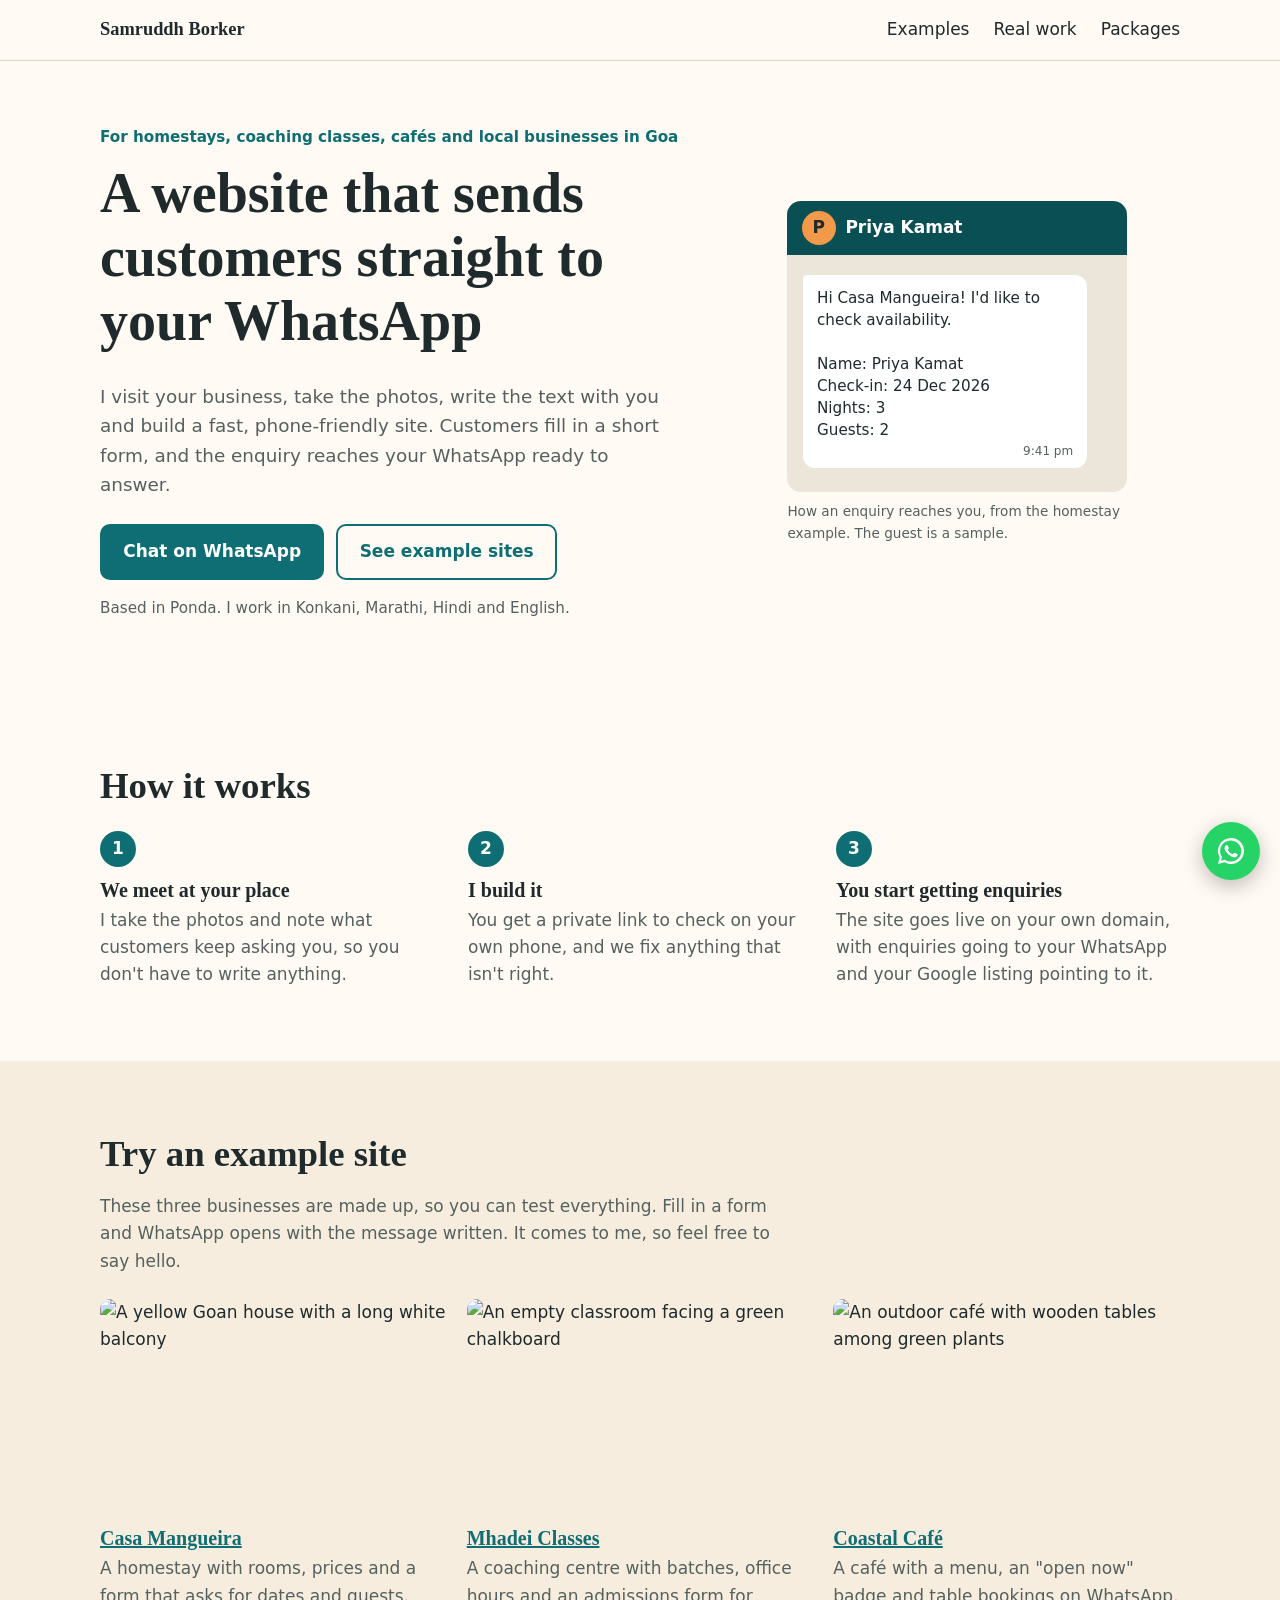
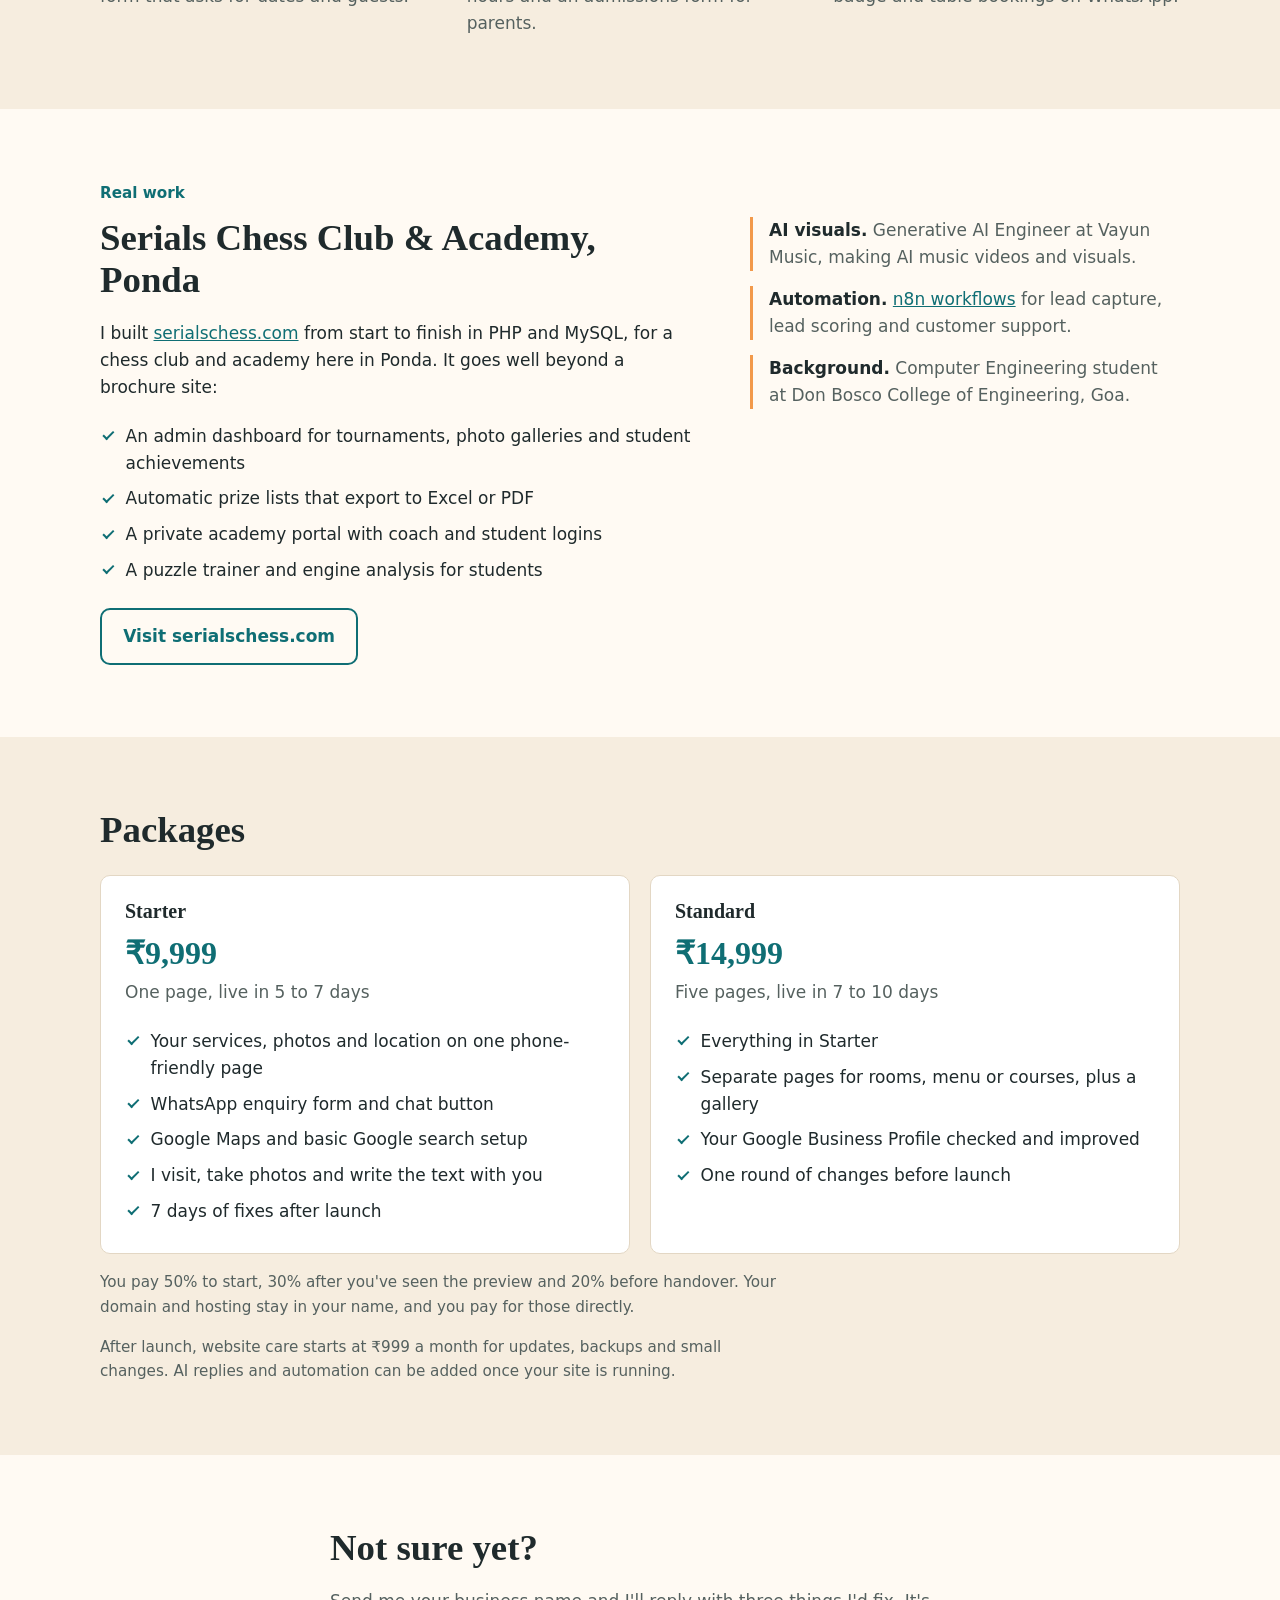
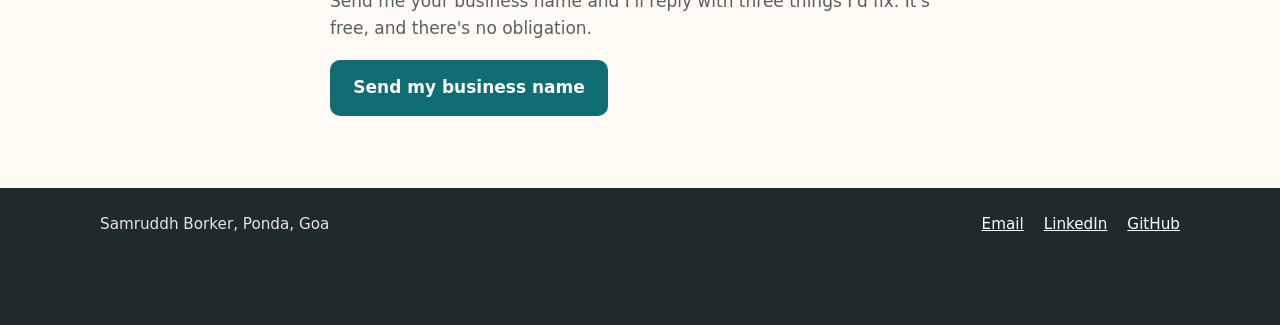
==== index.html @ 03f2f814 "Portfolio site and example business websites Plain HTML and CSS portfolio page, plus three fictional" ====
<!doctype html>
<html lang="en-IN">
<head>
  <meta charset="utf-8">
  <meta name="viewport" content="width=device-width, initial-scale=1">

  <title>Samruddh Borker | Websites for Goa businesses</title>
  <meta name="description" content="Fast, phone-friendly websites for homestays, coaching classes, cafés and local businesses in Goa, with enquiries that arrive straight in WhatsApp. Based in Ponda.">
  <link rel="canonical" href="https://samruddhborker.github.io/">
  <meta name="theme-color" content="#0f6e74">

  <meta property="og:type" content="website">
  <meta property="og:site_name" content="Samruddh Borker">
  <meta property="og:title" content="A website that sends customers straight to your WhatsApp">
  <meta property="og:description" content="Websites for Goa businesses, built in person from Ponda. See three example sites and try the enquiry form.">
  <meta property="og:url" content="https://samruddhborker.github.io/">
  <meta property="og:image" content="https://samruddhborker.github.io/img/og-image.png">
  <meta property="og:image:width" content="1200">
  <meta property="og:image:height" content="630">
  <meta property="og:locale" content="en_IN">
  <meta name="twitter:card" content="summary_large_image">

  <link rel="icon" href="img/favicon.svg" type="image/svg+xml">
  <link rel="stylesheet" href="css/site.css">

  <script type="application/ld+json">
  {
    "@context": "https://schema.org",
    "@type": "ProfessionalService",
    "name": "Samruddh Borker",
    "description": "Websites with WhatsApp enquiry forms for small businesses in Goa.",
    "url": "https://samruddhborker.github.io/",
    "telephone": "+910000000000",
    "email": "samruddhborker14@gmail.com",
    "areaServed": "Goa",
    "address": { "@type": "PostalAddress", "addressLocality": "Ponda", "addressRegion": "Goa", "addressCountry": "IN" },
    "sameAs": ["https://github.com/SamruddhBorker", "https://www.linkedin.com/in/samruddh-borker-8602293aa"]
  }
  </script>
</head>
<body>
  <a class="skip-link" href="#main">Skip to content</a>

  <header class="top">
    <div class="wrap top-inner">
      <a class="name" href="#main">Samruddh Borker</a>
      <nav aria-label="Main">
        <ul class="top-links" role="list">
          <li><a href="#examples">Examples</a></li>
          <li><a href="#work">Real work</a></li>
          <li><a href="#packages">Packages</a></li>
        </ul>
      </nav>
    </div>
  </header>

  <main id="main">
    <section class="intro">
      <div class="wrap intro-inner">
        <div>
          <p class="kicker">For homestays, coaching classes, cafés and local businesses in Goa</p>
          <h1>A website that sends customers straight to your WhatsApp</h1>
          <p class="lead">I visit your business, take the photos, write the text with you and build a fast, phone-friendly site. Customers fill in a short form, and the enquiry reaches your WhatsApp ready to answer.</p>
          <div class="actions">
            <a class="btn" href="https://wa.me/910000000000?text=Hi%20Samruddh%2C%20I%20saw%20your%20website.%20I%27d%20like%20to%20know%20more%20about%20a%20website%20for%20my%20business." target="_blank" rel="noopener">Chat on WhatsApp</a>
            <a class="btn btn-quiet" href="#examples">See example sites</a>
          </div>
          <p class="local">Based in Ponda. I work in Konkani, Marathi, Hindi and English.</p>
        </div>

        <figure class="chat">
          <div class="chat-head" aria-hidden="true"><span class="chat-avatar">P</span> Priya Kamat</div>
          <div class="chat-body">
            <p class="bubble">Hi Casa Mangueira! I'd like to check availability.<br><br>Name: Priya Kamat<br>Check-in: 24 Dec 2026<br>Nights: 3<br>Guests: 2<span class="bubble-time">9:41 pm</span></p>
          </div>
          <figcaption>How an enquiry reaches you, from the homestay example. The guest is a sample.</figcaption>
        </figure>
      </div>
    </section>

    <section class="section" aria-labelledby="how-title">
      <div class="wrap">
        <h2 id="how-title">How it works</h2>
        <ol class="steps" role="list">
          <li>
            <h3>We meet at your place</h3>
            <p>I take the photos and note what customers keep asking you, so you don't have to write anything.</p>
          </li>
          <li>
            <h3>I build it</h3>
            <p>You get a private link to check on your own phone, and we fix anything that isn't right.</p>
          </li>
          <li>
            <h3>You start getting enquiries</h3>
            <p>The site goes live on your own domain, with enquiries going to your WhatsApp and your Google listing pointing to it.</p>
          </li>
        </ol>
      </div>
    </section>

    <section class="section section-alt" id="examples" aria-labelledby="examples-title">
      <div class="wrap">
        <h2 id="examples-title">Try an example site</h2>
        <p class="section-lead">These three businesses are made up, so you can test everything. Fill in a form and WhatsApp opens with the message written. It comes to me, so feel free to say hello.</p>
        <ul class="examples" role="list">
          <li>
            <img src="https://images.pexels.com/photos/15266233/pexels-photo-15266233.jpeg?auto=compress&amp;cs=tinysrgb&amp;w=640" alt="A yellow Goan house with a long white balcony" width="640" height="400" loading="lazy">
            <h3><a href="demos/homestay/">Casa Mangueira</a></h3>
            <p>A homestay with rooms, prices and a form that asks for dates and guests.</p>
          </li>
          <li>
            <img src="https://images.pexels.com/photos/36650154/pexels-photo-36650154.jpeg?auto=compress&amp;cs=tinysrgb&amp;w=640" alt="An empty classroom facing a green chalkboard" width="640" height="400" loading="lazy">
            <h3><a href="demos/academy/">Mhadei Classes</a></h3>
            <p>A coaching centre with batches, office hours and an admissions form for parents.</p>
          </li>
          <li>
            <img src="https://images.pexels.com/photos/14333989/pexels-photo-14333989.jpeg?auto=compress&amp;cs=tinysrgb&amp;w=640" alt="An outdoor café with wooden tables among green plants" width="640" height="400" loading="lazy">
            <h3><a href="demos/cafe/">Coastal Café</a></h3>
            <p>A café with a menu, an "open now" badge and table bookings on WhatsApp.</p>
          </li>
        </ul>
      </div>
    </section>

    <section class="section" id="work" aria-labelledby="work-title">
      <div class="wrap work">
        <div>
          <p class="kicker">Real work</p>
          <h2 id="work-title">Serials Chess Club &amp; Academy, Ponda</h2>
          <p>I built <a href="https://serialschess.com" target="_blank" rel="noopener">serialschess.com</a> from start to finish in PHP and MySQL, for a chess club and academy here in Ponda. It goes well beyond a brochure site:</p>
          <ul class="ticks" role="list">
            <li>An admin dashboard for tournaments, photo galleries and student achievements</li>
            <li>Automatic prize lists that export to Excel or PDF</li>
            <li>A private academy portal with coach and student logins</li>
            <li>A puzzle trainer and engine analysis for students</li>
          </ul>
          <a class="btn btn-quiet" href="https://serialschess.com" target="_blank" rel="noopener">Visit serialschess.com</a>
        </div>
        <ul class="also" role="list" aria-label="Other work">
          <li><strong>AI visuals.</strong> Generative AI Engineer at Vayun Music, making AI music videos and visuals.</li>
          <li><strong>Automation.</strong> <a href="https://github.com/SamruddhBorker/n8n-automation-workflows" target="_blank" rel="noopener">n8n workflows</a> for lead capture, lead scoring and customer support.</li>
          <li><strong>Background.</strong> Computer Engineering student at Don Bosco College of Engineering, Goa.</li>
        </ul>
      </div>
    </section>

    <section class="section section-alt" id="packages" aria-labelledby="packages-title">
      <div class="wrap">
        <h2 id="packages-title">Packages</h2>
        <div class="plans">
          <article class="plan">
            <h3>Starter</h3>
            <p class="plan-price">₹9,999</p>
            <p class="plan-time">One page, live in 5 to 7 days</p>
            <ul class="ticks" role="list">
              <li>Your services, photos and location on one phone-friendly page</li>
              <li>WhatsApp enquiry form and chat button</li>
              <li>Google Maps and basic Google search setup</li>
              <li>I visit, take photos and write the text with you</li>
              <li>7 days of fixes after launch</li>
            </ul>
          </article>
          <article class="plan">
            <h3>Standard</h3>
            <p class="plan-price">₹14,999</p>
            <p class="plan-time">Five pages, live in 7 to 10 days</p>
            <ul class="ticks" role="list">
              <li>Everything in Starter</li>
              <li>Separate pages for rooms, menu or courses, plus a gallery</li>
              <li>Your Google Business Profile checked and improved</li>
              <li>One round of changes before launch</li>
            </ul>
          </article>
        </div>
        <p class="fine">You pay 50% to start, 30% after you've seen the preview and 20% before handover. Your domain and hosting stay in your name, and you pay for those directly.</p>
        <p class="fine">After launch, website care starts at ₹999 a month for updates, backups and small changes. AI replies and automation can be added once your site is running.</p>
      </div>
    </section>

    <section class="section end" aria-labelledby="end-title">
      <div class="wrap narrow">
        <h2 id="end-title">Not sure yet?</h2>
        <p>Send me your business name and I'll reply with three things I'd fix. It's free, and there's no obligation.</p>
        <a class="btn" href="https://wa.me/910000000000?text=Hi%20Samruddh%2C%20please%20take%20a%20look%20at%20my%20business%3A%20" target="_blank" rel="noopener">Send my business name</a>
      </div>
    </section>
  </main>

  <footer class="foot">
    <div class="wrap foot-inner">
      <p>Samruddh Borker, Ponda, Goa</p>
      <ul class="foot-links" role="list">
        <li><a href="mailto:samruddhborker14@gmail.com">Email</a></li>
        <li><a href="https://www.linkedin.com/in/samruddh-borker-8602293aa" rel="noopener">LinkedIn</a></li>
        <li><a href="https://github.com/SamruddhBorker" rel="noopener">GitHub</a></li>
      </ul>
    </div>
  </footer>

  <a class="whatsapp-fab" href="https://wa.me/910000000000?text=Hi%20Samruddh%2C%20I%20saw%20your%20website.%20I%27d%20like%20to%20know%20more%20about%20a%20website%20for%20my%20business." target="_blank" rel="noopener" aria-label="Chat with me on WhatsApp (opens in a new tab)">
    <svg viewBox="0 0 32 32" aria-hidden="true"><path fill="currentColor" d="M16 3a13 13 0 00-11.2 19.6L3 29l6.6-1.7A13 13 0 1016 3zm0 23.6c-2 0-4-.6-5.7-1.6l-.4-.2-3.9 1 1-3.8-.3-.4A10.6 10.6 0 1116 26.6zm5.8-7.9c-.3-.2-1.9-1-2.2-1s-.5-.2-.7.2-.8 1-1 1.2-.4.2-.7 0a8.7 8.7 0 01-4.3-3.8c-.3-.6.3-.5.9-1.7.1-.2 0-.4 0-.5l-1-2.4c-.3-.6-.5-.5-.7-.5h-.6a1.2 1.2 0 00-.9.4 3.6 3.6 0 00-1.1 2.7 6.3 6.3 0 001.3 3.3 14.4 14.4 0 005.5 4.9c2 .9 2.9 1 3.9.8a3.3 3.3 0 002.2-1.5 2.7 2.7 0 00.2-1.5c-.1-.2-.3-.3-.6-.4z"/></svg>
  </a>
</body>
</html>
---- css/site.css ----
/* Portfolio page. Mobile first, no web fonts, no JavaScript. */
:root {
  --color-ink: #1f2a2c;
  --color-muted: #55615f;
  --color-primary: #0f6e74;
  --color-primary-dark: #0a4f54;
  --color-accent: #f2994a;
  --color-bg: #fffaf3;
  --color-bg-alt: #f6eddf;
  --color-surface: #ffffff;
  --color-line: #e3d7c4;
  --color-whatsapp: #25d366;
  --color-chat: #ece5da;

  --font-body: system-ui, -apple-system, "Segoe UI", Roboto, "Noto Sans", sans-serif;
  --font-heading: Georgia, "Times New Roman", serif;

  --radius: 10px;
  --wrap: 1080px;
}

*, *::before, *::after { box-sizing: border-box; }
html { scroll-behavior: smooth; scroll-padding-top: 16px; }
body {
  margin: 0;
  font-family: var(--font-body);
  font-size: 1.0625rem;
  line-height: 1.6;
  color: var(--color-ink);
  background: var(--color-bg);
  -webkit-text-size-adjust: 100%;
}
img, svg { display: block; max-width: 100%; height: auto; }
h1, h2, h3 { font-family: var(--font-heading); line-height: 1.15; margin: 0 0 .5em; }
h1 { font-size: clamp(2.2rem, 7vw, 3.5rem); }
h2 { font-size: clamp(1.7rem, 4.5vw, 2.3rem); }
h3 { font-size: 1.25rem; }
p { margin: 0 0 1em; }
a { color: var(--color-primary); }
a:hover { color: var(--color-primary-dark); }
:focus-visible { outline: 3px solid var(--color-accent); outline-offset: 2px; border-radius: 4px; }

.wrap { width: min(100% - 32px, var(--wrap)); margin-inline: auto; }
.narrow { max-width: 620px; }
.skip-link {
  position: absolute; left: 16px; top: -100px; z-index: 100;
  background: var(--color-primary); color: #fff; padding: .6em 1em; border-radius: 8px;
}
.skip-link:focus { top: 12px; color: #fff; }

/* Buttons */
.btn {
  display: inline-block; padding: .75em 1.25em; border-radius: var(--radius);
  border: 2px solid var(--color-primary); background: var(--color-primary);
  color: #fff; font-weight: 600; text-decoration: none; text-align: center;
}
.btn:hover { background: var(--color-primary-dark); border-color: var(--color-primary-dark); color: #fff; }
.btn-quiet { background: transparent; color: var(--color-primary); }
.btn-quiet:hover { background: var(--color-primary); border-color: var(--color-primary); color: #fff; }
.actions { display: flex; flex-wrap: wrap; gap: .75rem; margin: 1.5rem 0 1rem; }
.actions .btn { flex: 1 1 auto; }

/* Header */
.top { border-bottom: 1px solid var(--color-line); }
.top-inner { display: flex; align-items: center; justify-content: space-between; gap: 1rem; min-height: 60px; }
.name { font-family: var(--font-heading); font-size: 1.15rem; font-weight: 700; color: var(--color-ink); text-decoration: none; }
.top-links { display: none; list-style: none; margin: 0; padding: 0; gap: 1.5rem; }
.top-links a { color: var(--color-ink); text-decoration: none; font-weight: 500; }
.top-links a:hover { color: var(--color-primary); text-decoration: underline; }

/* Intro */
.intro { padding: 2rem 0 3rem; }
.intro-inner { display: grid; gap: 2.5rem; }
.kicker { margin-bottom: .75em; font-size: .95rem; font-weight: 600; color: var(--color-primary); }
.lead { font-size: 1.15rem; color: var(--color-muted); }
.local { margin: 0; color: var(--color-muted); font-size: .95rem; }

/* The enquiry as it arrives */
.chat { margin: 0 auto; width: 100%; max-width: 340px; }
.chat-head {
  display: flex; align-items: center; gap: .6rem; padding: .65rem .9rem;
  border-radius: 14px 14px 0 0; background: var(--color-primary-dark); color: #fff; font-weight: 600;
}
.chat-avatar {
  display: grid; place-items: center; width: 34px; height: 34px; border-radius: 50%;
  background: var(--color-accent); color: var(--color-ink); font-weight: 700;
}
.chat-body { padding: 1.25rem 1rem 1.5rem; border-radius: 0 0 14px 14px; background: var(--color-chat); }
.bubble {
  margin: 0; padding: .7rem .85rem .45rem; max-width: 92%;
  border-radius: 4px 12px 12px 12px; background: var(--color-surface);
  font-size: .95rem; line-height: 1.45;
}
.bubble-time { display: block; margin-top: .15rem; text-align: right; font-size: .75rem; color: var(--color-muted); }
.chat figcaption { margin-top: .6rem; font-size: .85rem; color: var(--color-muted); }

/* Sections */
.section { padding: 3rem 0; }
.section-alt { background: var(--color-bg-alt); }
.section-lead { max-width: 62ch; color: var(--color-muted); }

/* Steps */
.steps { list-style: none; margin: 1.5rem 0 0; padding: 0; display: grid; gap: 1.5rem; counter-reset: step; }
.steps li { position: relative; padding-left: 3.25rem; counter-increment: step; }
.steps li::before {
  content: counter(step); position: absolute; left: 0; top: 0;
  display: grid; place-items: center; width: 2.25rem; height: 2.25rem; border-radius: 50%;
  background: var(--color-primary); color: #fff; font-weight: 700;
}
.steps h3 { margin-bottom: .25em; }
.steps p { margin: 0; color: var(--color-muted); }

/* Examples */
.examples { list-style: none; margin: 1.5rem 0 0; padding: 0; display: grid; gap: 1.75rem; }
.examples img { width: 100%; aspect-ratio: 8 / 5; object-fit: cover; border-radius: var(--radius); margin-bottom: .75rem; }
.examples h3 { margin-bottom: .25em; }
.examples p { margin: 0; color: var(--color-muted); }

/* Real work */
.work { display: grid; gap: 2rem; }
.ticks { list-style: none; margin: 0 0 1.25rem; padding: 0; }
.ticks li { position: relative; padding: .25em 0 .25em 1.6rem; }
.ticks li::before {
  content: ""; position: absolute; left: .2rem; top: .75em;
  width: .7rem; height: .4rem; border-left: 2px solid var(--color-primary); border-bottom: 2px solid var(--color-primary);
  transform: rotate(-45deg);
}
.also { list-style: none; margin: 0; padding: 0; display: grid; gap: .9rem; align-content: start; }
.also li { padding-left: 1rem; border-left: 3px solid var(--color-accent); color: var(--color-muted); }
.also strong { color: var(--color-ink); }

/* Packages */
.plans { display: grid; gap: 1.25rem; margin-top: 1.5rem; }
.plan { padding: 1.5rem; border: 1px solid var(--color-line); border-radius: var(--radius); background: var(--color-surface); }
.plan h3 { margin-bottom: .25em; }
.plan-price { margin: 0; font-family: var(--font-heading); font-size: 2rem; font-weight: 700; color: var(--color-primary); }
.plan-time { color: var(--color-muted); }
.plan .ticks { margin-bottom: 0; }
.fine { max-width: 70ch; margin: 1rem 0 0; font-size: .95rem; color: var(--color-muted); }

/* Footer */
.end p { color: var(--color-muted); }
.foot { padding: 1.5rem 0 5.5rem; background: var(--color-ink); color: #e9e4da; font-size: .95rem; }
.foot p { margin: 0; }
.foot-inner { display: flex; flex-wrap: wrap; align-items: center; justify-content: space-between; gap: .75rem 1.5rem; }
.foot-links { list-style: none; margin: 0; padding: 0; display: flex; flex-wrap: wrap; gap: 1.25rem; }
.foot a { color: #fff; }
.foot a:hover { color: var(--color-accent); }

/* WhatsApp button */
.whatsapp-fab {
  position: fixed; right: 20px; bottom: 20px; z-index: 60;
  display: grid; place-items: center; width: 58px; height: 58px; border-radius: 50%;
  background: var(--color-whatsapp); color: #fff; box-shadow: 0 6px 20px rgb(0 0 0 / 0.25);
}
.whatsapp-fab:hover { color: #fff; }
.whatsapp-fab svg { width: 32px; height: 32px; }

@media (min-width: 640px) {
  .actions .btn { flex: 0 0 auto; }
  .top-links { display: flex; }
  .examples { grid-template-columns: repeat(3, 1fr); gap: 1.25rem; }
  .plans { grid-template-columns: repeat(2, 1fr); }
  .steps { grid-template-columns: repeat(3, 1fr); }
  .steps li { padding-left: 0; padding-top: 3rem; }
}
@media (min-width: 900px) {
  .intro { padding: 4rem 0 4.5rem; }
  .intro-inner { grid-template-columns: 1.3fr 1fr; gap: 3.5rem; align-items: center; }
  .section { padding: 4.5rem 0; }
  .work { grid-template-columns: 1.4fr 1fr; gap: 3rem; }
  .also { margin-top: 2.25rem; }
}
@media (prefers-reduced-motion: reduce) {
  html { scroll-behavior: auto; }
}
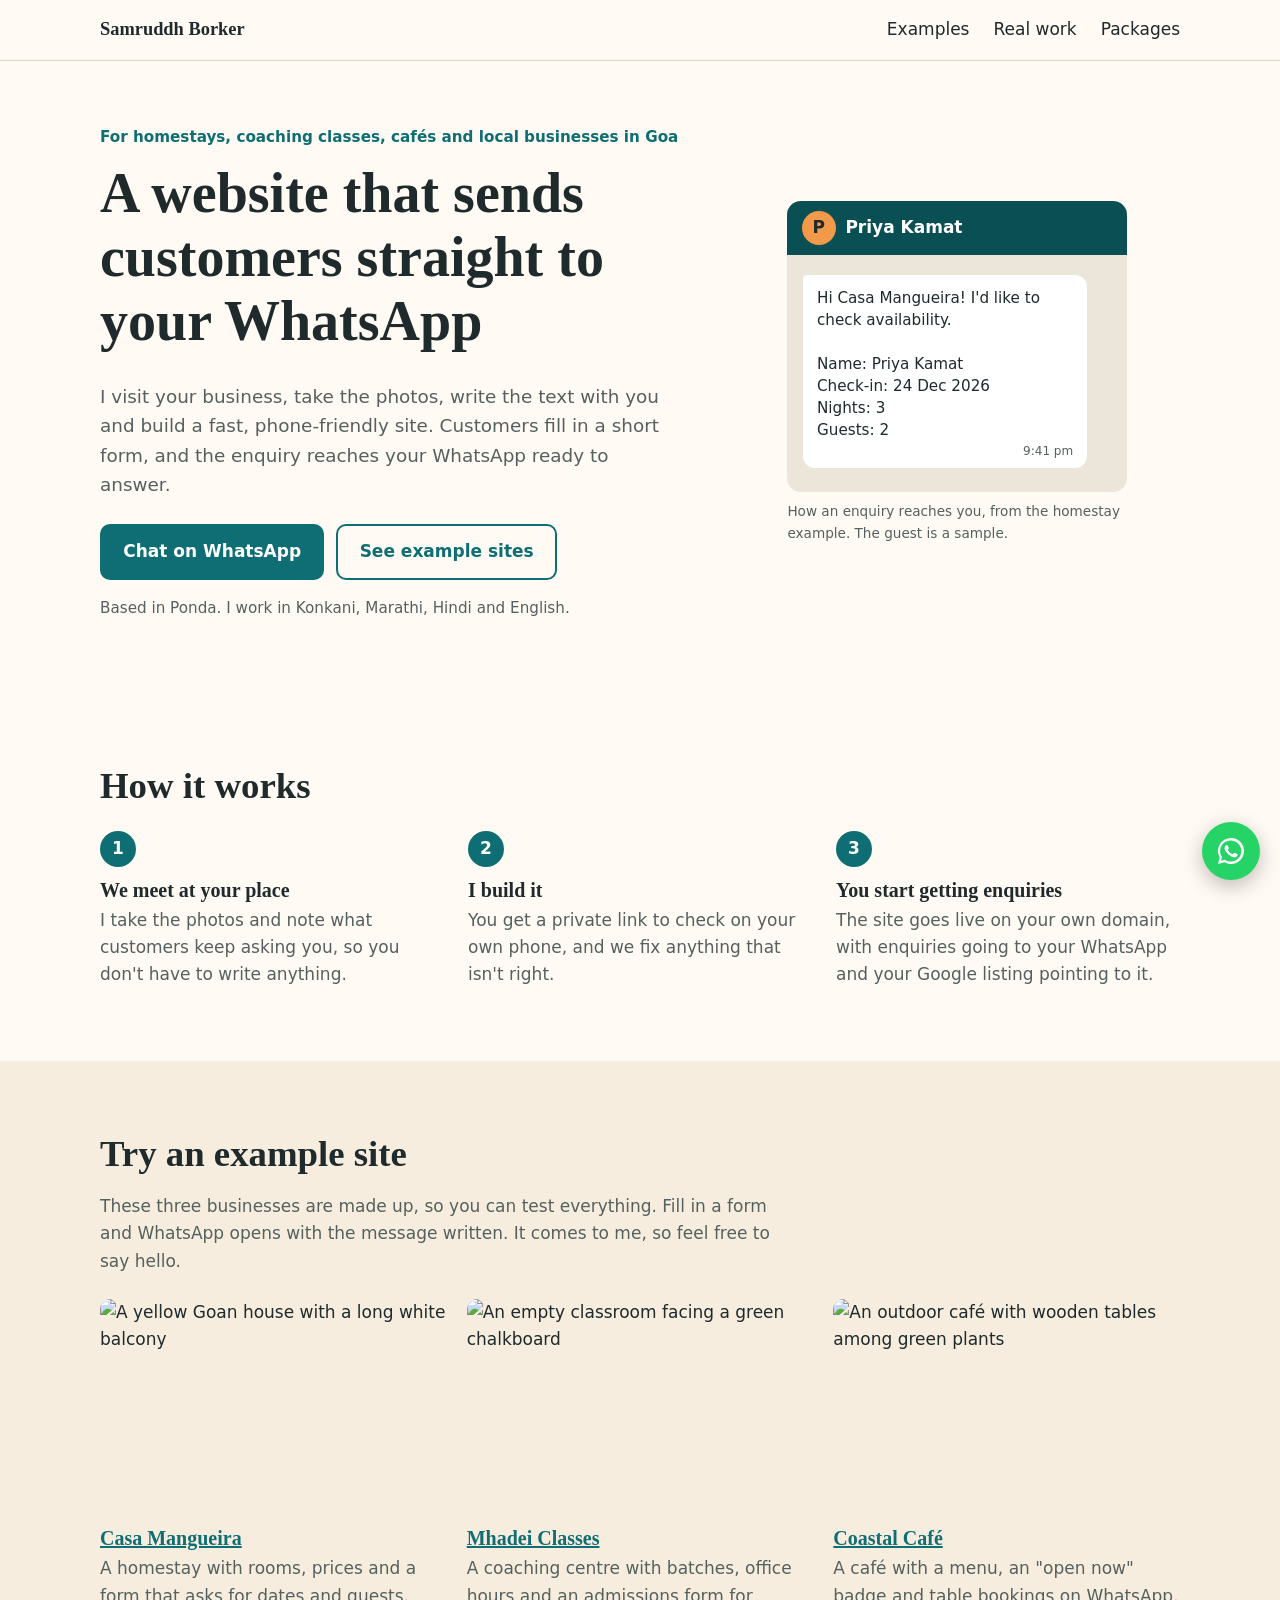
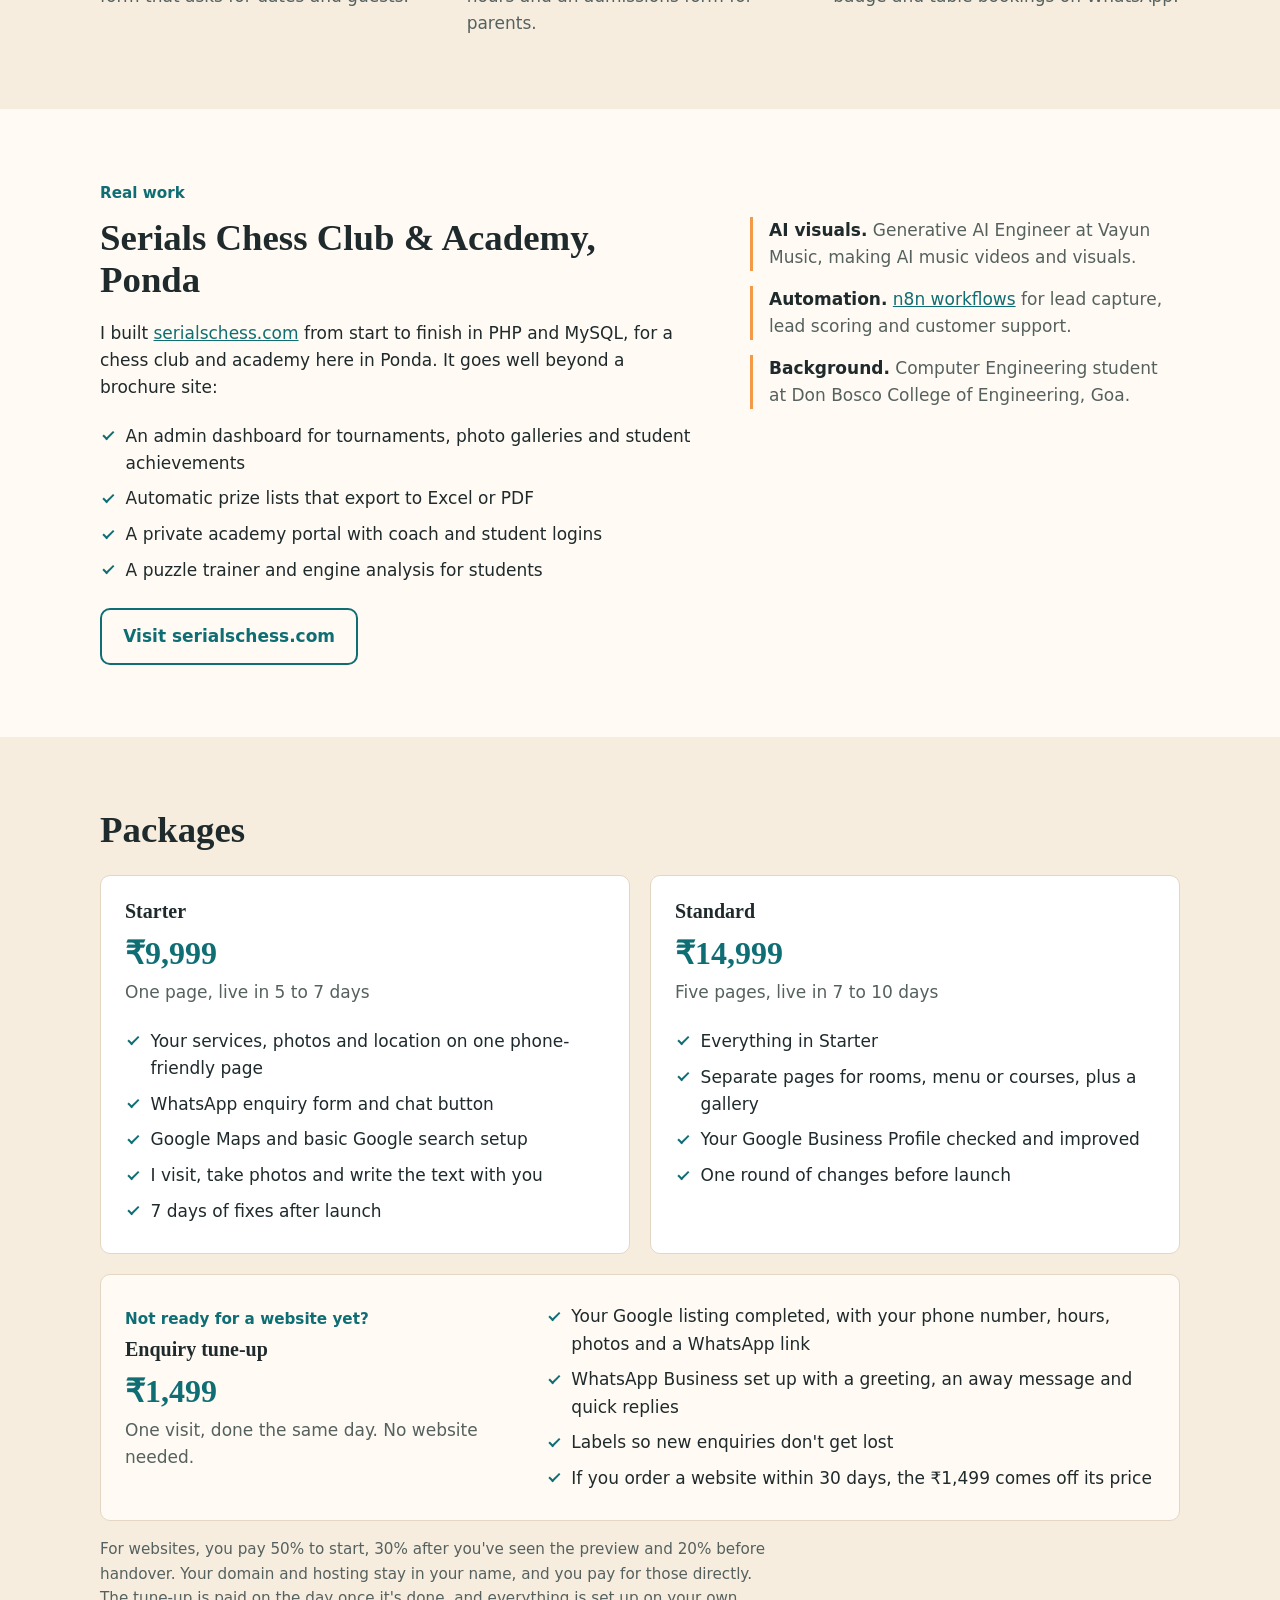
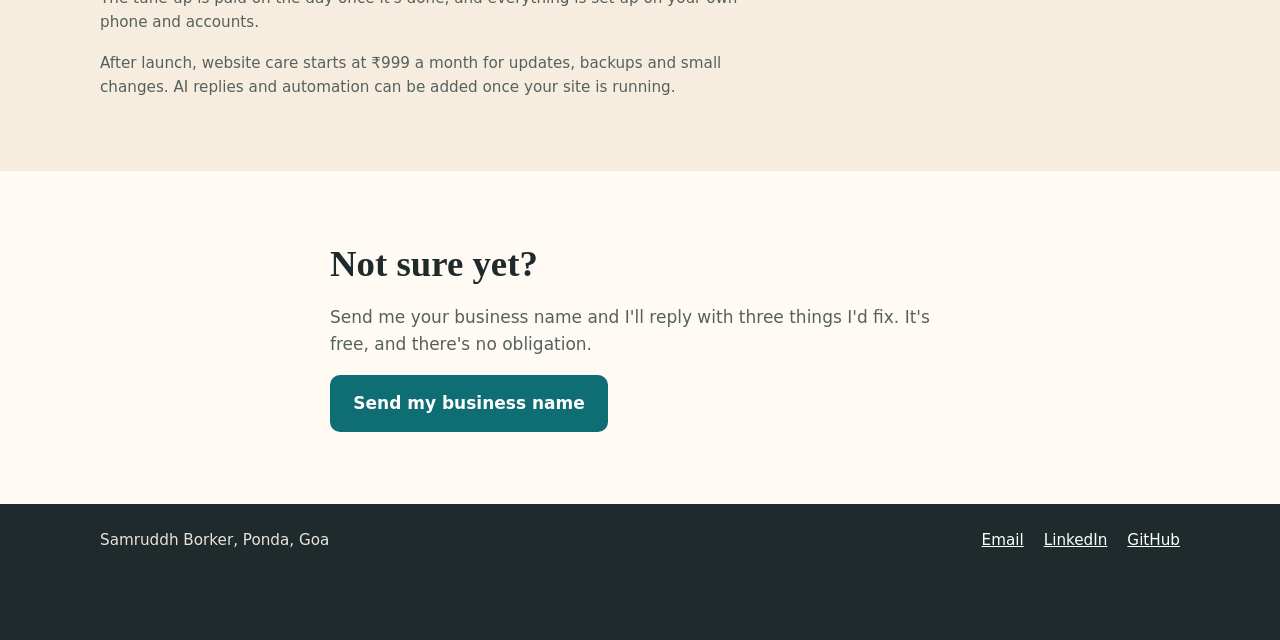
==== commit a53aeb8b: "Add the ₹1,499 enquiry tune-up package A same-day Google listing and WhatsApp Business setup for own" ====
--- a/index.html
+++ b/index.html
@@ -30,7 +30,7 @@
     "name": "Samruddh Borker",
     "description": "Websites with WhatsApp enquiry forms for small businesses in Goa.",
     "url": "https://samruddhborker.github.io/",
-    "telephone": "+910000000000",
+    "telephone": "+919529158837",
     "email": "samruddhborker14@gmail.com",
     "areaServed": "Goa",
     "address": { "@type": "PostalAddress", "addressLocality": "Ponda", "addressRegion": "Goa", "addressCountry": "IN" },
@@ -62,7 +62,7 @@
           <h1>A website that sends customers straight to your WhatsApp</h1>
           <p class="lead">I visit your business, take the photos, write the text with you and build a fast, phone-friendly site. Customers fill in a short form, and the enquiry reaches your WhatsApp ready to answer.</p>
           <div class="actions">
-            <a class="btn" href="https://wa.me/910000000000?text=Hi%20Samruddh%2C%20I%20saw%20your%20website.%20I%27d%20like%20to%20know%20more%20about%20a%20website%20for%20my%20business." target="_blank" rel="noopener">Chat on WhatsApp</a>
+            <a class="btn" href="https://wa.me/919529158837?text=Hi%20Samruddh%2C%20I%20saw%20your%20website.%20I%27d%20like%20to%20know%20more%20about%20a%20website%20for%20my%20business." target="_blank" rel="noopener">Chat on WhatsApp</a>
             <a class="btn btn-quiet" href="#examples">See example sites</a>
           </div>
           <p class="local">Based in Ponda. I work in Konkani, Marathi, Hindi and English.</p>
@@ -171,8 +171,22 @@
               <li>One round of changes before launch</li>
             </ul>
           </article>
+          <article class="plan plan-entry">
+            <div>
+              <p class="kicker">Not ready for a website yet?</p>
+              <h3>Enquiry tune-up</h3>
+              <p class="plan-price">₹1,499</p>
+              <p class="plan-time">One visit, done the same day. No website needed.</p>
+            </div>
+            <ul class="ticks" role="list">
+              <li>Your Google listing completed, with your phone number, hours, photos and a WhatsApp link</li>
+              <li>WhatsApp Business set up with a greeting, an away message and quick replies</li>
+              <li>Labels so new enquiries don't get lost</li>
+              <li>If you order a website within 30 days, the ₹1,499 comes off its price</li>
+            </ul>
+          </article>
         </div>
-        <p class="fine">You pay 50% to start, 30% after you've seen the preview and 20% before handover. Your domain and hosting stay in your name, and you pay for those directly.</p>
+        <p class="fine">For websites, you pay 50% to start, 30% after you've seen the preview and 20% before handover. Your domain and hosting stay in your name, and you pay for those directly. The tune-up is paid on the day once it's done, and everything is set up on your own phone and accounts.</p>
         <p class="fine">After launch, website care starts at ₹999 a month for updates, backups and small changes. AI replies and automation can be added once your site is running.</p>
       </div>
     </section>
@@ -181,7 +195,7 @@
       <div class="wrap narrow">
         <h2 id="end-title">Not sure yet?</h2>
         <p>Send me your business name and I'll reply with three things I'd fix. It's free, and there's no obligation.</p>
-        <a class="btn" href="https://wa.me/910000000000?text=Hi%20Samruddh%2C%20please%20take%20a%20look%20at%20my%20business%3A%20" target="_blank" rel="noopener">Send my business name</a>
+        <a class="btn" href="https://wa.me/919529158837?text=Hi%20Samruddh%2C%20please%20take%20a%20look%20at%20my%20business%3A%20" target="_blank" rel="noopener">Send my business name</a>
       </div>
     </section>
   </main>
@@ -197,7 +211,7 @@
     </div>
   </footer>
 
-  <a class="whatsapp-fab" href="https://wa.me/910000000000?text=Hi%20Samruddh%2C%20I%20saw%20your%20website.%20I%27d%20like%20to%20know%20more%20about%20a%20website%20for%20my%20business." target="_blank" rel="noopener" aria-label="Chat with me on WhatsApp (opens in a new tab)">
+  <a class="whatsapp-fab" href="https://wa.me/919529158837?text=Hi%20Samruddh%2C%20I%20saw%20your%20website.%20I%27d%20like%20to%20know%20more%20about%20a%20website%20for%20my%20business." target="_blank" rel="noopener" aria-label="Chat with me on WhatsApp (opens in a new tab)">
     <svg viewBox="0 0 32 32" aria-hidden="true"><path fill="currentColor" d="M16 3a13 13 0 00-11.2 19.6L3 29l6.6-1.7A13 13 0 1016 3zm0 23.6c-2 0-4-.6-5.7-1.6l-.4-.2-3.9 1 1-3.8-.3-.4A10.6 10.6 0 1116 26.6zm5.8-7.9c-.3-.2-1.9-1-2.2-1s-.5-.2-.7.2-.8 1-1 1.2-.4.2-.7 0a8.7 8.7 0 01-4.3-3.8c-.3-.6.3-.5.9-1.7.1-.2 0-.4 0-.5l-1-2.4c-.3-.6-.5-.5-.7-.5h-.6a1.2 1.2 0 00-.9.4 3.6 3.6 0 00-1.1 2.7 6.3 6.3 0 001.3 3.3 14.4 14.4 0 005.5 4.9c2 .9 2.9 1 3.9.8a3.3 3.3 0 002.2-1.5 2.7 2.7 0 00.2-1.5c-.1-.2-.3-.3-.6-.4z"/></svg>
   </a>
 </body>
--- a/css/site.css
+++ b/css/site.css
@@ -136,6 +136,8 @@
 .plan-price { margin: 0; font-family: var(--font-heading); font-size: 2rem; font-weight: 700; color: var(--color-primary); }
 .plan-time { color: var(--color-muted); }
 .plan .ticks { margin-bottom: 0; }
+.plan-entry { grid-column: 1 / -1; background: var(--color-bg); }
+.plan-entry .kicker { margin-bottom: .4em; }
 .fine { max-width: 70ch; margin: 1rem 0 0; font-size: .95rem; color: var(--color-muted); }
 
 /* Footer */
@@ -170,6 +172,7 @@
   .section { padding: 4.5rem 0; }
   .work { grid-template-columns: 1.4fr 1fr; gap: 3rem; }
   .also { margin-top: 2.25rem; }
+  .plan-entry { display: grid; grid-template-columns: 1fr 1.6fr; gap: 2.5rem; align-items: center; }
 }
 @media (prefers-reduced-motion: reduce) {
   html { scroll-behavior: auto; }
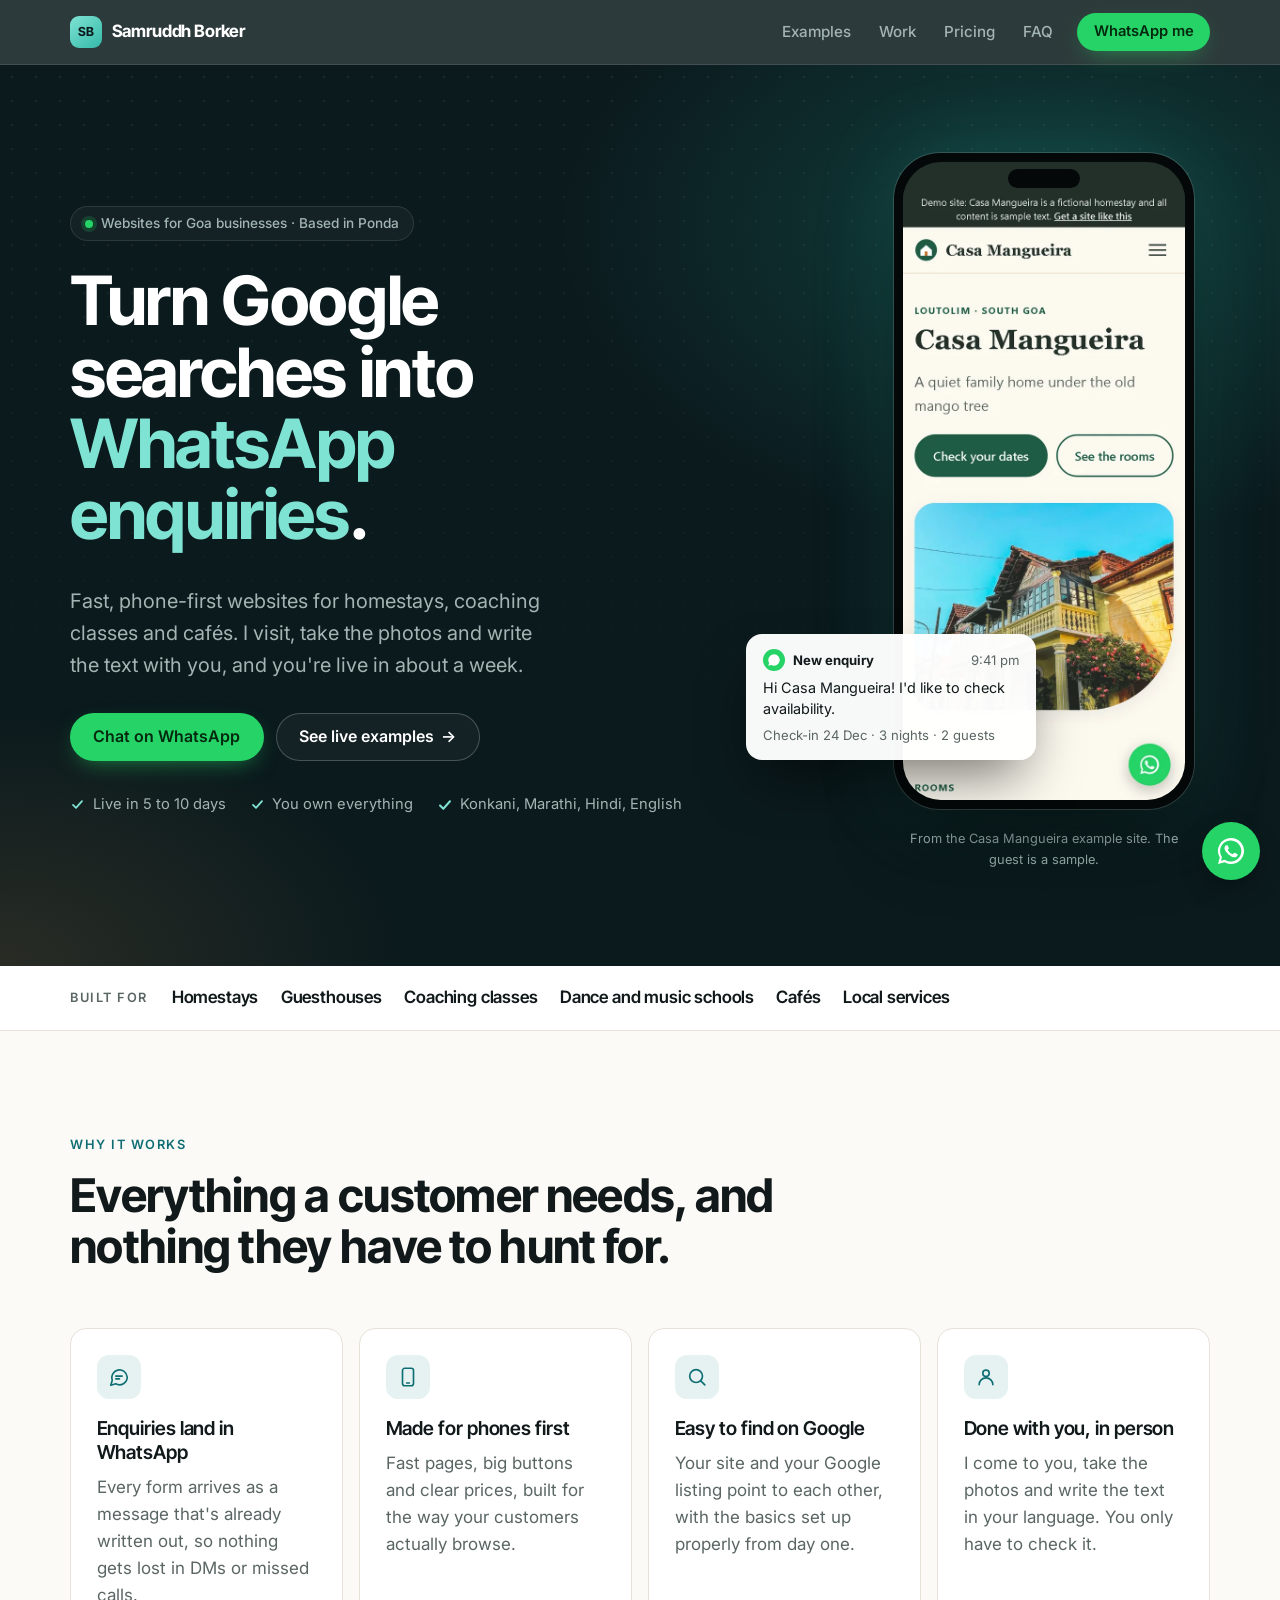
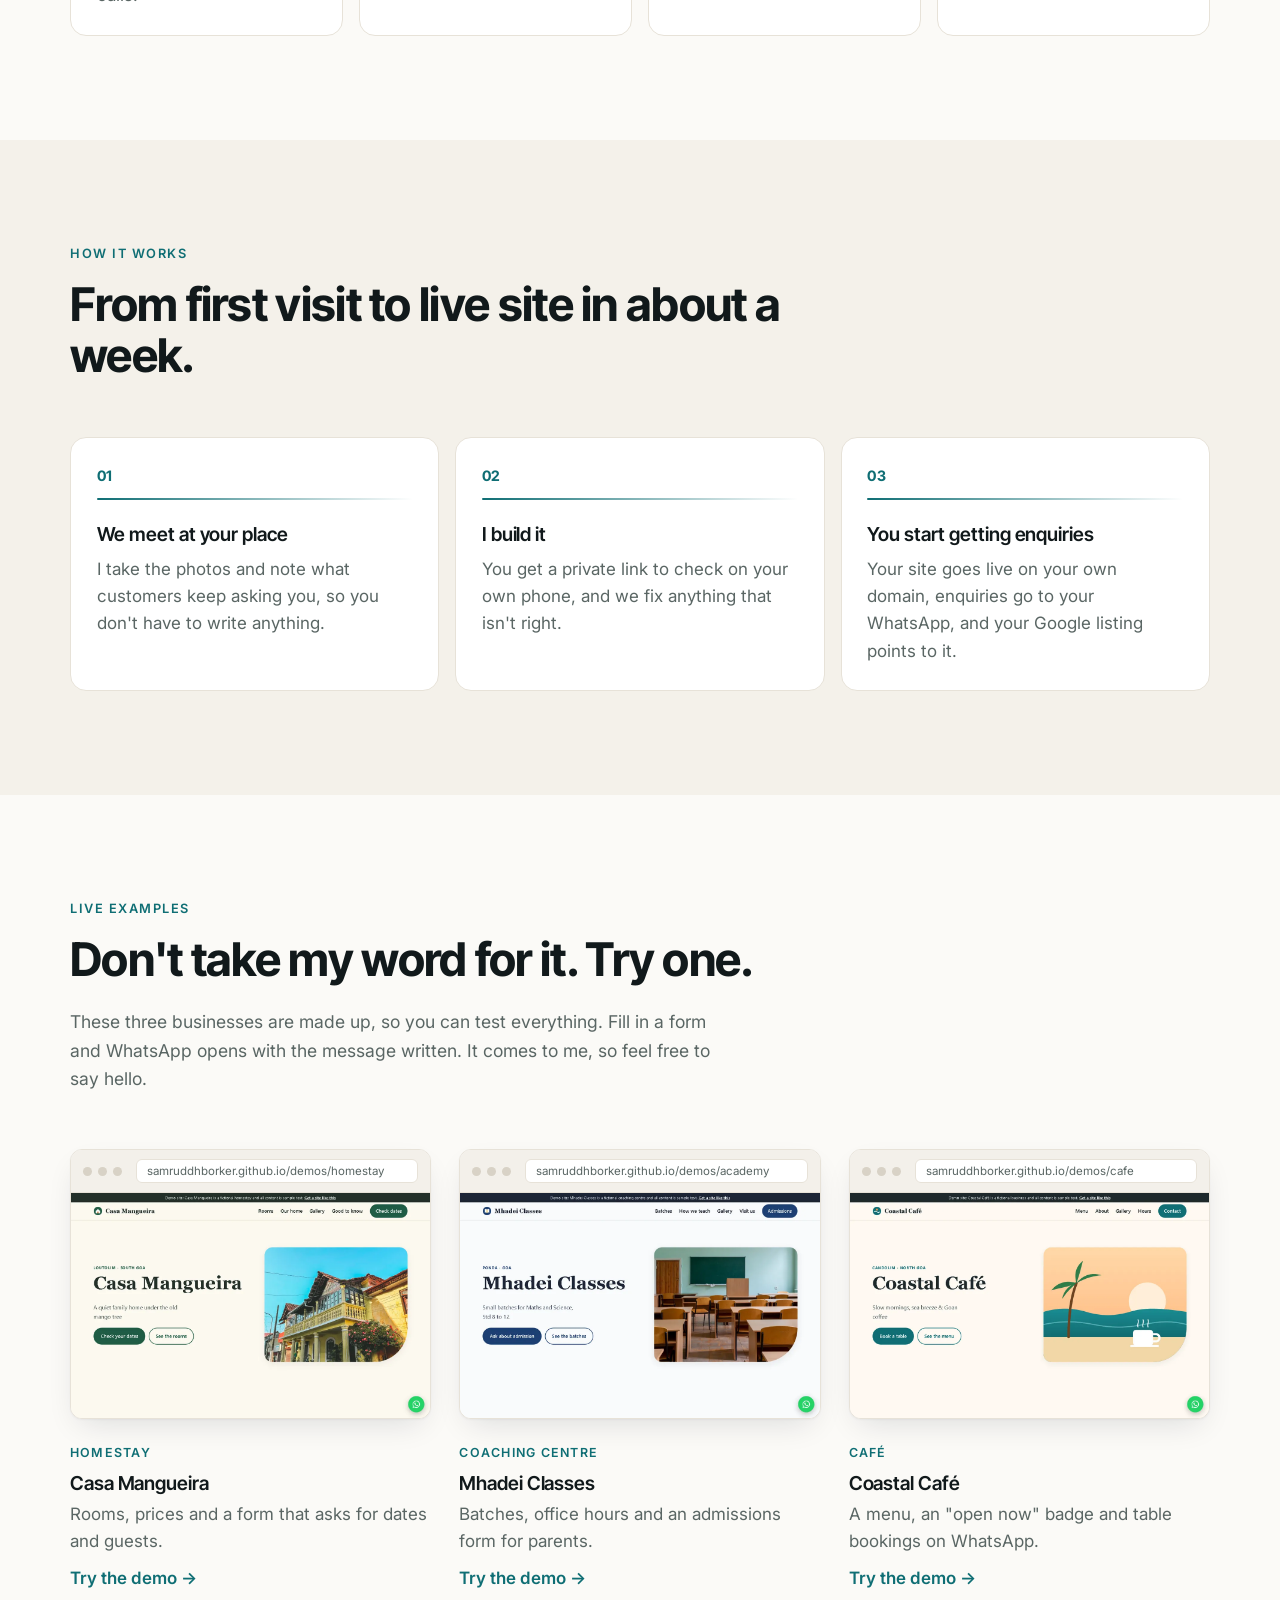
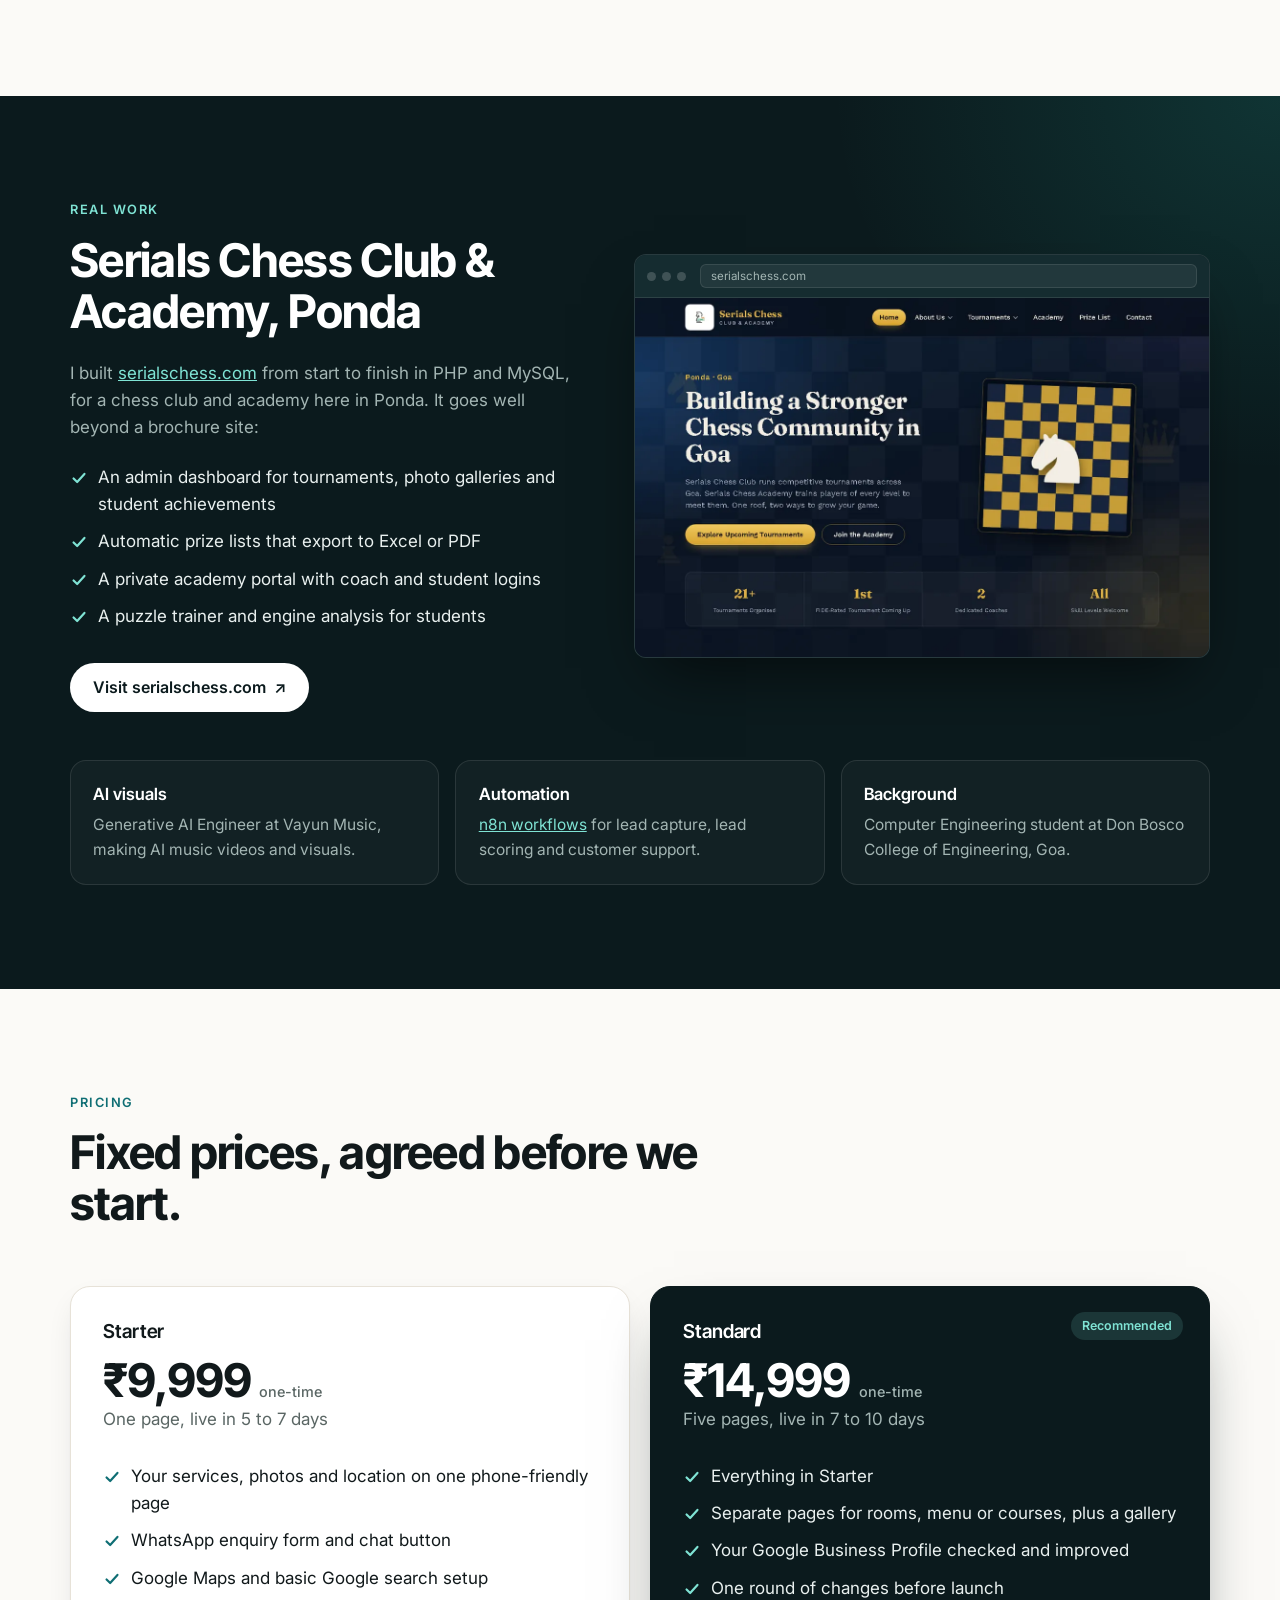
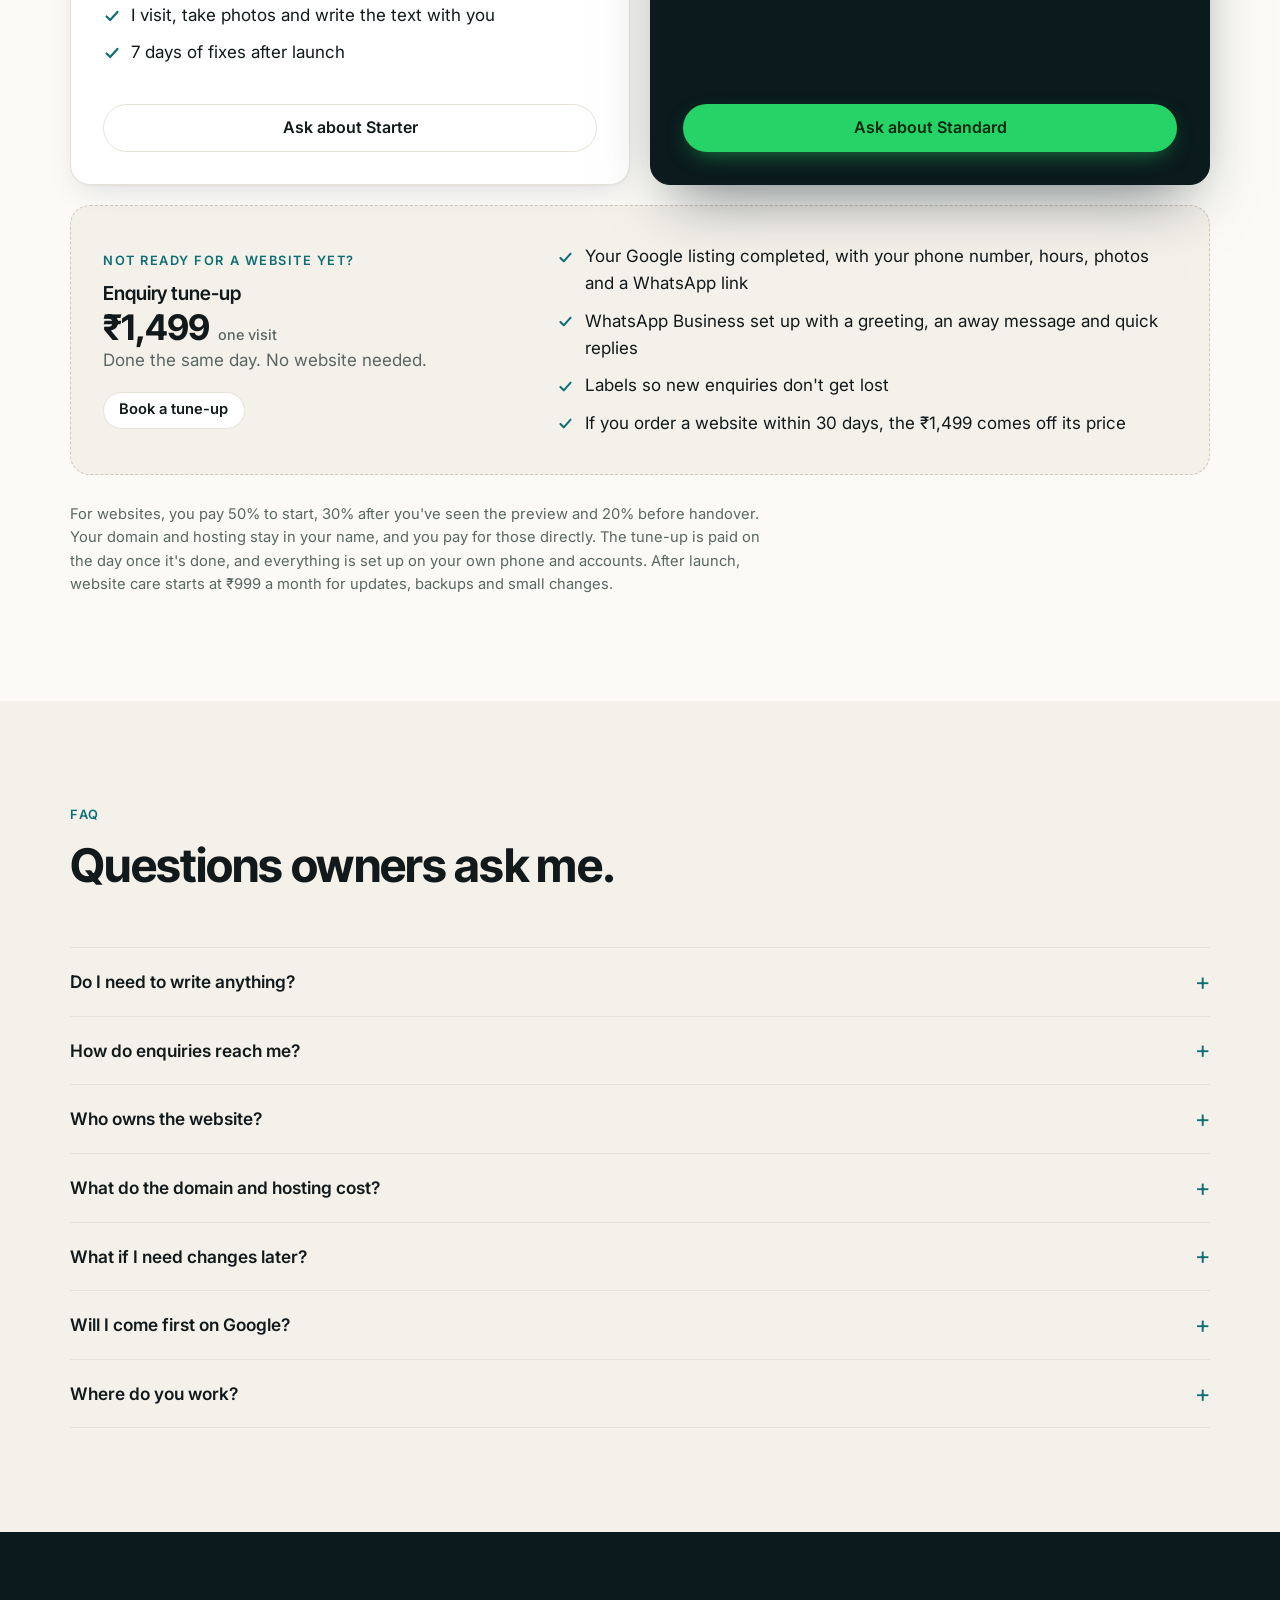
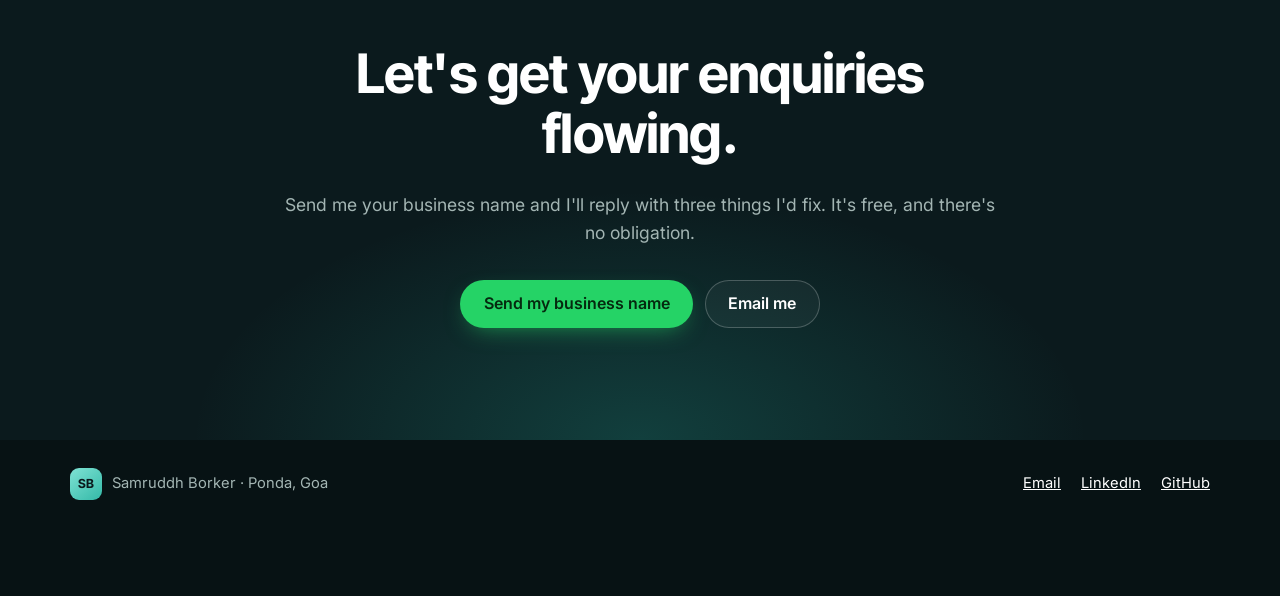
==== commit 2b0491db: "Redesign the portfolio page Dark hero with a phone shot of the homestay demo and a sample WhatsApp e" ====
--- a/index.html
+++ b/index.html
@@ -5,14 +5,14 @@
   <meta name="viewport" content="width=device-width, initial-scale=1">
 
   <title>Samruddh Borker | Websites for Goa businesses</title>
-  <meta name="description" content="Fast, phone-friendly websites for homestays, coaching classes, cafés and local businesses in Goa, with enquiries that arrive straight in WhatsApp. Based in Ponda.">
+  <meta name="description" content="Fast, phone-first websites for homestays, coaching classes, cafés and local businesses in Goa, with enquiries that arrive straight in WhatsApp. Based in Ponda.">
   <link rel="canonical" href="https://samruddhborker.github.io/">
-  <meta name="theme-color" content="#0f6e74">
+  <meta name="theme-color" content="#0b1a1d">
 
   <meta property="og:type" content="website">
   <meta property="og:site_name" content="Samruddh Borker">
-  <meta property="og:title" content="A website that sends customers straight to your WhatsApp">
-  <meta property="og:description" content="Websites for Goa businesses, built in person from Ponda. See three example sites and try the enquiry form.">
+  <meta property="og:title" content="Turn Google searches into WhatsApp enquiries">
+  <meta property="og:description" content="Phone-first websites for Goa businesses, built in person from Ponda. Try three live example sites.">
   <meta property="og:url" content="https://samruddhborker.github.io/">
   <meta property="og:image" content="https://samruddhborker.github.io/img/og-image.png">
   <meta property="og:image:width" content="1200">
@@ -21,7 +21,11 @@
   <meta name="twitter:card" content="summary_large_image">
 
   <link rel="icon" href="img/favicon.svg" type="image/svg+xml">
+  <link rel="preconnect" href="https://fonts.googleapis.com">
+  <link rel="preconnect" href="https://fonts.gstatic.com" crossorigin>
+  <link rel="stylesheet" href="https://fonts.googleapis.com/css2?family=Inter:wght@400;500;600&amp;family=Inter+Tight:wght@600;700&amp;display=swap">
   <link rel="stylesheet" href="css/site.css">
+  <script src="js/site.js" defer></script>
 
   <script type="application/ld+json">
   {
@@ -41,116 +45,214 @@
 <body>
   <a class="skip-link" href="#main">Skip to content</a>
 
-  <header class="top">
-    <div class="wrap top-inner">
-      <a class="name" href="#main">Samruddh Borker</a>
+  <header class="nav">
+    <div class="wrap nav-inner">
+      <a class="logo" href="#main" aria-label="Samruddh Borker, back to top"><span class="logo-mark" aria-hidden="true">SB</span><span>Samruddh Borker</span></a>
       <nav aria-label="Main">
-        <ul class="top-links" role="list">
+        <ul class="nav-links" role="list">
           <li><a href="#examples">Examples</a></li>
-          <li><a href="#work">Real work</a></li>
-          <li><a href="#packages">Packages</a></li>
+          <li><a href="#work">Work</a></li>
+          <li><a href="#pricing">Pricing</a></li>
+          <li><a href="#faq">FAQ</a></li>
         </ul>
       </nav>
+      <a class="btn btn-sm btn-wa" href="https://wa.me/919529158837?text=Hi%20Samruddh%2C%20I%20saw%20your%20website.%20I%27d%20like%20to%20know%20more%20about%20a%20website%20for%20my%20business." target="_blank" rel="noopener">WhatsApp me</a>
     </div>
   </header>
 
   <main id="main">
-    <section class="intro">
-      <div class="wrap intro-inner">
-        <div>
-          <p class="kicker">For homestays, coaching classes, cafés and local businesses in Goa</p>
-          <h1>A website that sends customers straight to your WhatsApp</h1>
-          <p class="lead">I visit your business, take the photos, write the text with you and build a fast, phone-friendly site. Customers fill in a short form, and the enquiry reaches your WhatsApp ready to answer.</p>
+    <section class="hero" aria-labelledby="hero-title">
+      <div class="wrap hero-inner">
+        <div class="hero-copy">
+          <p class="pill"><span class="dot" aria-hidden="true"></span>Websites for Goa businesses · Based in Ponda</p>
+          <h1 id="hero-title">Turn Google searches into <span class="hl">WhatsApp enquiries</span>.</h1>
+          <p class="hero-lead">Fast, phone-first websites for homestays, coaching classes and cafés. I visit, take the photos and write the text with you, and you're live in about a week.</p>
           <div class="actions">
-            <a class="btn" href="https://wa.me/919529158837?text=Hi%20Samruddh%2C%20I%20saw%20your%20website.%20I%27d%20like%20to%20know%20more%20about%20a%20website%20for%20my%20business." target="_blank" rel="noopener">Chat on WhatsApp</a>
-            <a class="btn btn-quiet" href="#examples">See example sites</a>
-          </div>
-          <p class="local">Based in Ponda. I work in Konkani, Marathi, Hindi and English.</p>
-        </div>
-
-        <figure class="chat">
-          <div class="chat-head" aria-hidden="true"><span class="chat-avatar">P</span> Priya Kamat</div>
-          <div class="chat-body">
-            <p class="bubble">Hi Casa Mangueira! I'd like to check availability.<br><br>Name: Priya Kamat<br>Check-in: 24 Dec 2026<br>Nights: 3<br>Guests: 2<span class="bubble-time">9:41 pm</span></p>
-          </div>
-          <figcaption>How an enquiry reaches you, from the homestay example. The guest is a sample.</figcaption>
-        </figure>
-      </div>
-    </section>
-
-    <section class="section" aria-labelledby="how-title">
-      <div class="wrap">
-        <h2 id="how-title">How it works</h2>
+            <a class="btn btn-wa" href="https://wa.me/919529158837?text=Hi%20Samruddh%2C%20I%20saw%20your%20website.%20I%27d%20like%20to%20know%20more%20about%20a%20website%20for%20my%20business." target="_blank" rel="noopener">Chat on WhatsApp</a>
+            <a class="btn btn-ghost" href="#examples">See live examples <span aria-hidden="true">→</span></a>
+          </div>
+          <ul class="proof" role="list">
+            <li>Live in 5 to 10 days</li>
+            <li>You own everything</li>
+            <li>Konkani, Marathi, Hindi, English</li>
+          </ul>
+        </div>
+
+        <div class="hero-visual">
+          <figure class="phone">
+            <div class="screen"><img src="img/shot-homestay-phone.webp" alt="The Casa Mangueira example site on a phone" width="600" height="1298" fetchpriority="high"></div>
+          </figure>
+          <div class="chat-card" role="img" aria-label="Example of an enquiry arriving in WhatsApp: check-in 24 December, 3 nights, 2 guests">
+            <div class="chat-head">
+              <span class="chat-icon" aria-hidden="true"><svg viewBox="0 0 32 32"><path fill="currentColor" d="M16 3a13 13 0 00-11.2 19.6L3 29l6.6-1.7A13 13 0 1016 3zm5.8 15.7c-.3-.2-1.9-1-2.2-1s-.5-.2-.7.2-.8 1-1 1.2-.4.2-.7 0a8.7 8.7 0 01-4.3-3.8c-.3-.6.3-.5.9-1.7.1-.2 0-.4 0-.5l-1-2.4c-.3-.6-.5-.5-.7-.5h-.6a1.2 1.2 0 00-.9.4 3.6 3.6 0 00-1.1 2.7 6.3 6.3 0 001.3 3.3 14.4 14.4 0 005.5 4.9c2 .9 2.9 1 3.9.8a3.3 3.3 0 002.2-1.5 2.7 2.7 0 00.2-1.5c-.1-.2-.3-.3-.6-.4z"/></svg></span>
+              <strong>New enquiry</strong>
+              <span class="chat-time">9:41 pm</span>
+            </div>
+            <p>Hi Casa Mangueira! I'd like to check availability.</p>
+            <p class="chat-meta">Check-in 24 Dec · 3 nights · 2 guests</p>
+          </div>
+          <p class="visual-note">From the Casa Mangueira example site. The guest is a sample.</p>
+        </div>
+      </div>
+    </section>
+
+    <section class="strip" aria-label="Who it's for">
+      <div class="wrap strip-inner">
+        <p>Built for</p>
+        <ul role="list">
+          <li>Homestays</li>
+          <li>Guesthouses</li>
+          <li>Coaching classes</li>
+          <li>Dance and music schools</li>
+          <li>Cafés</li>
+          <li>Local services</li>
+        </ul>
+      </div>
+    </section>
+
+    <section class="section" aria-labelledby="why-title">
+      <div class="wrap">
+        <div class="section-head reveal">
+          <p class="eyebrow">Why it works</p>
+          <h2 id="why-title">Everything a customer needs, and nothing they have to hunt for.</h2>
+        </div>
+        <ul class="features" role="list">
+          <li class="reveal">
+            <span class="icon" aria-hidden="true"><svg viewBox="0 0 24 24"><path d="M21 12a8.5 8.5 0 01-12.6 7.4L3 21l1.6-5.2A8.5 8.5 0 1121 12z"/><path d="M8.5 11h7M8.5 14h4"/></svg></span>
+            <h3>Enquiries land in WhatsApp</h3>
+            <p>Every form arrives as a message that's already written out, so nothing gets lost in DMs or missed calls.</p>
+          </li>
+          <li class="reveal">
+            <span class="icon" aria-hidden="true"><svg viewBox="0 0 24 24"><rect x="6" y="2.5" width="12" height="19" rx="2.5"/><path d="M10.5 18.5h3"/></svg></span>
+            <h3>Made for phones first</h3>
+            <p>Fast pages, big buttons and clear prices, built for the way your customers actually browse.</p>
+          </li>
+          <li class="reveal">
+            <span class="icon" aria-hidden="true"><svg viewBox="0 0 24 24"><circle cx="11" cy="11" r="7"/><path d="M20.5 20.5l-4.6-4.6"/></svg></span>
+            <h3>Easy to find on Google</h3>
+            <p>Your site and your Google listing point to each other, with the basics set up properly from day one.</p>
+          </li>
+          <li class="reveal">
+            <span class="icon" aria-hidden="true"><svg viewBox="0 0 24 24"><circle cx="12" cy="8" r="3.5"/><path d="M4.5 20.5a7.5 7.5 0 0115 0"/></svg></span>
+            <h3>Done with you, in person</h3>
+            <p>I come to you, take the photos and write the text in your language. You only have to check it.</p>
+          </li>
+        </ul>
+      </div>
+    </section>
+
+    <section class="section section-alt" aria-labelledby="how-title">
+      <div class="wrap">
+        <div class="section-head reveal">
+          <p class="eyebrow">How it works</p>
+          <h2 id="how-title">From first visit to live site in about a week.</h2>
+        </div>
         <ol class="steps" role="list">
-          <li>
+          <li class="reveal">
+            <span class="step-num">01</span>
             <h3>We meet at your place</h3>
             <p>I take the photos and note what customers keep asking you, so you don't have to write anything.</p>
           </li>
-          <li>
+          <li class="reveal">
+            <span class="step-num">02</span>
             <h3>I build it</h3>
             <p>You get a private link to check on your own phone, and we fix anything that isn't right.</p>
           </li>
-          <li>
+          <li class="reveal">
+            <span class="step-num">03</span>
             <h3>You start getting enquiries</h3>
-            <p>The site goes live on your own domain, with enquiries going to your WhatsApp and your Google listing pointing to it.</p>
+            <p>Your site goes live on your own domain, enquiries go to your WhatsApp, and your Google listing points to it.</p>
           </li>
         </ol>
       </div>
     </section>
 
-    <section class="section section-alt" id="examples" aria-labelledby="examples-title">
-      <div class="wrap">
-        <h2 id="examples-title">Try an example site</h2>
-        <p class="section-lead">These three businesses are made up, so you can test everything. Fill in a form and WhatsApp opens with the message written. It comes to me, so feel free to say hello.</p>
+    <section class="section" id="examples" aria-labelledby="examples-title">
+      <div class="wrap">
+        <div class="section-head reveal">
+          <p class="eyebrow">Live examples</p>
+          <h2 id="examples-title">Don't take my word for it. Try one.</h2>
+          <p class="section-lead">These three businesses are made up, so you can test everything. Fill in a form and WhatsApp opens with the message written. It comes to me, so feel free to say hello.</p>
+        </div>
         <ul class="examples" role="list">
-          <li>
-            <img src="https://images.pexels.com/photos/15266233/pexels-photo-15266233.jpeg?auto=compress&amp;cs=tinysrgb&amp;w=640" alt="A yellow Goan house with a long white balcony" width="640" height="400" loading="lazy">
-            <h3><a href="demos/homestay/">Casa Mangueira</a></h3>
-            <p>A homestay with rooms, prices and a form that asks for dates and guests.</p>
-          </li>
-          <li>
-            <img src="https://images.pexels.com/photos/36650154/pexels-photo-36650154.jpeg?auto=compress&amp;cs=tinysrgb&amp;w=640" alt="An empty classroom facing a green chalkboard" width="640" height="400" loading="lazy">
-            <h3><a href="demos/academy/">Mhadei Classes</a></h3>
-            <p>A coaching centre with batches, office hours and an admissions form for parents.</p>
-          </li>
-          <li>
-            <img src="https://images.pexels.com/photos/14333989/pexels-photo-14333989.jpeg?auto=compress&amp;cs=tinysrgb&amp;w=640" alt="An outdoor café with wooden tables among green plants" width="640" height="400" loading="lazy">
-            <h3><a href="demos/cafe/">Coastal Café</a></h3>
-            <p>A café with a menu, an "open now" badge and table bookings on WhatsApp.</p>
-          </li>
-        </ul>
-      </div>
-    </section>
-
-    <section class="section" id="work" aria-labelledby="work-title">
-      <div class="wrap work">
-        <div>
-          <p class="kicker">Real work</p>
-          <h2 id="work-title">Serials Chess Club &amp; Academy, Ponda</h2>
-          <p>I built <a href="https://serialschess.com" target="_blank" rel="noopener">serialschess.com</a> from start to finish in PHP and MySQL, for a chess club and academy here in Ponda. It goes well beyond a brochure site:</p>
-          <ul class="ticks" role="list">
-            <li>An admin dashboard for tournaments, photo galleries and student achievements</li>
-            <li>Automatic prize lists that export to Excel or PDF</li>
-            <li>A private academy portal with coach and student logins</li>
-            <li>A puzzle trainer and engine analysis for students</li>
-          </ul>
-          <a class="btn btn-quiet" href="https://serialschess.com" target="_blank" rel="noopener">Visit serialschess.com</a>
+          <li class="reveal">
+            <a class="example" href="demos/homestay/">
+              <div class="browser">
+                <div class="browser-bar" aria-hidden="true"><i></i><i></i><i></i><span>samruddhborker.github.io/demos/homestay</span></div>
+                <img src="img/shot-homestay.webp" alt="" width="1200" height="750" loading="lazy">
+              </div>
+              <span class="tag">Homestay</span>
+              <h3>Casa Mangueira</h3>
+              <p>Rooms, prices and a form that asks for dates and guests.</p>
+              <span class="more">Try the demo <span aria-hidden="true">→</span></span>
+            </a>
+          </li>
+          <li class="reveal">
+            <a class="example" href="demos/academy/">
+              <div class="browser">
+                <div class="browser-bar" aria-hidden="true"><i></i><i></i><i></i><span>samruddhborker.github.io/demos/academy</span></div>
+                <img src="img/shot-academy.webp" alt="" width="1200" height="750" loading="lazy">
+              </div>
+              <span class="tag">Coaching centre</span>
+              <h3>Mhadei Classes</h3>
+              <p>Batches, office hours and an admissions form for parents.</p>
+              <span class="more">Try the demo <span aria-hidden="true">→</span></span>
+            </a>
+          </li>
+          <li class="reveal">
+            <a class="example" href="demos/cafe/">
+              <div class="browser">
+                <div class="browser-bar" aria-hidden="true"><i></i><i></i><i></i><span>samruddhborker.github.io/demos/cafe</span></div>
+                <img src="img/shot-cafe.webp" alt="" width="1200" height="750" loading="lazy">
+              </div>
+              <span class="tag">Café</span>
+              <h3>Coastal Café</h3>
+              <p>A menu, an "open now" badge and table bookings on WhatsApp.</p>
+              <span class="more">Try the demo <span aria-hidden="true">→</span></span>
+            </a>
+          </li>
+        </ul>
+      </div>
+    </section>
+
+    <section class="section section-dark" id="work" aria-labelledby="work-title">
+      <div class="wrap">
+        <div class="work">
+          <div class="work-copy reveal">
+            <p class="eyebrow">Real work</p>
+            <h2 id="work-title">Serials Chess Club &amp; Academy, Ponda</h2>
+            <p>I built <a href="https://serialschess.com" target="_blank" rel="noopener">serialschess.com</a> from start to finish in PHP and MySQL, for a chess club and academy here in Ponda. It goes well beyond a brochure site:</p>
+            <ul class="ticks" role="list">
+              <li>An admin dashboard for tournaments, photo galleries and student achievements</li>
+              <li>Automatic prize lists that export to Excel or PDF</li>
+              <li>A private academy portal with coach and student logins</li>
+              <li>A puzzle trainer and engine analysis for students</li>
+            </ul>
+            <a class="btn btn-light" href="https://serialschess.com" target="_blank" rel="noopener">Visit serialschess.com <span aria-hidden="true">↗</span></a>
+          </div>
+          <div class="browser browser-dark reveal">
+            <div class="browser-bar" aria-hidden="true"><i></i><i></i><i></i><span>serialschess.com</span></div>
+            <img src="img/shot-serials.webp" alt="The Serials Chess Club and Academy home page" width="1200" height="750" loading="lazy">
+          </div>
         </div>
         <ul class="also" role="list" aria-label="Other work">
-          <li><strong>AI visuals.</strong> Generative AI Engineer at Vayun Music, making AI music videos and visuals.</li>
-          <li><strong>Automation.</strong> <a href="https://github.com/SamruddhBorker/n8n-automation-workflows" target="_blank" rel="noopener">n8n workflows</a> for lead capture, lead scoring and customer support.</li>
-          <li><strong>Background.</strong> Computer Engineering student at Don Bosco College of Engineering, Goa.</li>
-        </ul>
-      </div>
-    </section>
-
-    <section class="section section-alt" id="packages" aria-labelledby="packages-title">
-      <div class="wrap">
-        <h2 id="packages-title">Packages</h2>
+          <li class="reveal"><strong>AI visuals</strong>Generative AI Engineer at Vayun Music, making AI music videos and visuals.</li>
+          <li class="reveal"><strong>Automation</strong><a href="https://github.com/SamruddhBorker/n8n-automation-workflows" target="_blank" rel="noopener">n8n workflows</a> for lead capture, lead scoring and customer support.</li>
+          <li class="reveal"><strong>Background</strong>Computer Engineering student at Don Bosco College of Engineering, Goa.</li>
+        </ul>
+      </div>
+    </section>
+
+    <section class="section" id="pricing" aria-labelledby="pricing-title">
+      <div class="wrap">
+        <div class="section-head reveal">
+          <p class="eyebrow">Pricing</p>
+          <h2 id="pricing-title">Fixed prices, agreed before we start.</h2>
+        </div>
         <div class="plans">
-          <article class="plan">
+          <article class="plan reveal">
             <h3>Starter</h3>
-            <p class="plan-price">₹9,999</p>
+            <p class="price">₹9,999<span>one-time</span></p>
             <p class="plan-time">One page, live in 5 to 7 days</p>
             <ul class="ticks" role="list">
               <li>Your services, photos and location on one phone-friendly page</li>
@@ -159,10 +261,12 @@
               <li>I visit, take photos and write the text with you</li>
               <li>7 days of fixes after launch</li>
             </ul>
+            <a class="btn btn-outline" href="https://wa.me/919529158837?text=Hi%20Samruddh%2C%20I%27m%20interested%20in%20the%20Starter%20website." target="_blank" rel="noopener">Ask about Starter</a>
           </article>
-          <article class="plan">
+          <article class="plan plan-featured reveal">
+            <p class="badge">Recommended</p>
             <h3>Standard</h3>
-            <p class="plan-price">₹14,999</p>
+            <p class="price">₹14,999<span>one-time</span></p>
             <p class="plan-time">Five pages, live in 7 to 10 days</p>
             <ul class="ticks" role="list">
               <li>Everything in Starter</li>
@@ -170,39 +274,82 @@
               <li>Your Google Business Profile checked and improved</li>
               <li>One round of changes before launch</li>
             </ul>
+            <a class="btn btn-wa" href="https://wa.me/919529158837?text=Hi%20Samruddh%2C%20I%27m%20interested%20in%20the%20Standard%20website." target="_blank" rel="noopener">Ask about Standard</a>
           </article>
-          <article class="plan plan-entry">
-            <div>
-              <p class="kicker">Not ready for a website yet?</p>
-              <h3>Enquiry tune-up</h3>
-              <p class="plan-price">₹1,499</p>
-              <p class="plan-time">One visit, done the same day. No website needed.</p>
-            </div>
-            <ul class="ticks" role="list">
-              <li>Your Google listing completed, with your phone number, hours, photos and a WhatsApp link</li>
-              <li>WhatsApp Business set up with a greeting, an away message and quick replies</li>
-              <li>Labels so new enquiries don't get lost</li>
-              <li>If you order a website within 30 days, the ₹1,499 comes off its price</li>
-            </ul>
-          </article>
-        </div>
-        <p class="fine">For websites, you pay 50% to start, 30% after you've seen the preview and 20% before handover. Your domain and hosting stay in your name, and you pay for those directly. The tune-up is paid on the day once it's done, and everything is set up on your own phone and accounts.</p>
-        <p class="fine">After launch, website care starts at ₹999 a month for updates, backups and small changes. AI replies and automation can be added once your site is running.</p>
-      </div>
-    </section>
-
-    <section class="section end" aria-labelledby="end-title">
-      <div class="wrap narrow">
-        <h2 id="end-title">Not sure yet?</h2>
+        </div>
+        <article class="plan-entry reveal">
+          <div>
+            <p class="eyebrow">Not ready for a website yet?</p>
+            <h3>Enquiry tune-up</h3>
+            <p class="price price-sm">₹1,499<span>one visit</span></p>
+            <p class="plan-time">Done the same day. No website needed.</p>
+            <a class="btn btn-outline btn-sm" href="https://wa.me/919529158837?text=Hi%20Samruddh%2C%20I%27d%20like%20the%20enquiry%20tune-up." target="_blank" rel="noopener">Book a tune-up</a>
+          </div>
+          <ul class="ticks" role="list">
+            <li>Your Google listing completed, with your phone number, hours, photos and a WhatsApp link</li>
+            <li>WhatsApp Business set up with a greeting, an away message and quick replies</li>
+            <li>Labels so new enquiries don't get lost</li>
+            <li>If you order a website within 30 days, the ₹1,499 comes off its price</li>
+          </ul>
+        </article>
+        <p class="fine">For websites, you pay 50% to start, 30% after you've seen the preview and 20% before handover. Your domain and hosting stay in your name, and you pay for those directly. The tune-up is paid on the day once it's done, and everything is set up on your own phone and accounts. After launch, website care starts at ₹999 a month for updates, backups and small changes.</p>
+      </div>
+    </section>
+
+    <section class="section section-alt" id="faq" aria-labelledby="faq-title">
+      <div class="wrap faq-wrap">
+        <div class="section-head reveal">
+          <p class="eyebrow">FAQ</p>
+          <h2 id="faq-title">Questions owners ask me.</h2>
+        </div>
+        <div class="faq">
+          <details>
+            <summary>Do I need to write anything?</summary>
+            <p>No. I visit, take the photos and write the text with you, in English or in your language. You check everything before it goes live.</p>
+          </details>
+          <details>
+            <summary>How do enquiries reach me?</summary>
+            <p>A customer fills in a short form on your site, and WhatsApp opens with their message already written. They press send, and it arrives in your WhatsApp like any other chat.</p>
+          </details>
+          <details>
+            <summary>Who owns the website?</summary>
+            <p>You do. The domain and hosting are in your name, and I hand over every login once the final payment is made.</p>
+          </details>
+          <details>
+            <summary>What do the domain and hosting cost?</summary>
+            <p>You pay the providers directly, not me. A domain is usually around ₹1,000 a year, and a site like this can run on very low-cost or even free hosting. I'll recommend the simplest option for you.</p>
+          </details>
+          <details>
+            <summary>What if I need changes later?</summary>
+            <p>Website care starts at ₹999 a month and covers updates, backups and small changes. You can also pay for one-off changes when you need them.</p>
+          </details>
+          <details>
+            <summary>Will I come first on Google?</summary>
+            <p>Nobody can honestly promise that. I set up the basics properly and connect your site to your Google listing, so customers who search for you can find you.</p>
+          </details>
+          <details>
+            <summary>Where do you work?</summary>
+            <p>I'm based in Ponda, and I mostly visit businesses in Ponda, Margao, Old Goa and nearby. If you're further away, ask anyway.</p>
+          </details>
+        </div>
+      </div>
+    </section>
+
+    <section class="cta" aria-labelledby="cta-title">
+      <div class="wrap cta-inner reveal">
+        <h2 id="cta-title">Let's get your enquiries flowing.</h2>
         <p>Send me your business name and I'll reply with three things I'd fix. It's free, and there's no obligation.</p>
-        <a class="btn" href="https://wa.me/919529158837?text=Hi%20Samruddh%2C%20please%20take%20a%20look%20at%20my%20business%3A%20" target="_blank" rel="noopener">Send my business name</a>
+        <div class="actions">
+          <a class="btn btn-wa" href="https://wa.me/919529158837?text=Hi%20Samruddh%2C%20please%20take%20a%20look%20at%20my%20business%3A%20" target="_blank" rel="noopener">Send my business name</a>
+          <a class="btn btn-ghost" href="mailto:samruddhborker14@gmail.com">Email me</a>
+        </div>
       </div>
     </section>
   </main>
 
   <footer class="foot">
     <div class="wrap foot-inner">
-      <p>Samruddh Borker, Ponda, Goa</p>
+      <p><span class="logo-mark" aria-hidden="true">SB</span> Samruddh Borker · Ponda, Goa</p>
       <ul class="foot-links" role="list">
         <li><a href="mailto:samruddhborker14@gmail.com">Email</a></li>
         <li><a href="https://www.linkedin.com/in/samruddh-borker-8602293aa" rel="noopener">LinkedIn</a></li>
--- a/css/site.css
+++ b/css/site.css
@@ -1,179 +1,340 @@
-/* Portfolio page. Mobile first, no web fonts, no JavaScript. */
+/* Portfolio page. Mobile first. Inter from Google Fonts, system fonts as fallback. */
 :root {
-  --color-ink: #1f2a2c;
-  --color-muted: #55615f;
-  --color-primary: #0f6e74;
-  --color-primary-dark: #0a4f54;
-  --color-accent: #f2994a;
-  --color-bg: #fffaf3;
-  --color-bg-alt: #f6eddf;
-  --color-surface: #ffffff;
-  --color-line: #e3d7c4;
-  --color-whatsapp: #25d366;
-  --color-chat: #ece5da;
-
-  --font-body: system-ui, -apple-system, "Segoe UI", Roboto, "Noto Sans", sans-serif;
-  --font-heading: Georgia, "Times New Roman", serif;
-
-  --radius: 10px;
-  --wrap: 1080px;
-}
-
+  --ink: #0b1a1d;
+  --ink-2: #102428;
+  --ink-line: rgb(255 255 255 / 0.1);
+  --ink-text: #e9f0ef;
+  --ink-muted: #a3b5b3;
+  --text: #11191b;
+  --muted: #5a6664;
+  --brand: #0f6e74;
+  --brand-tint: #e5f2f1;
+  --mint: #7fe3d4;
+  --amber: #f2a65a;
+  --wa: #25d366;
+  --wa-dark: #1fbf5b;
+  --wa-ink: #05290f;
+  --bg: #fbfaf7;
+  --bg-alt: #f4f1ea;
+  --surface: #ffffff;
+  --line: #e7e2d8;
+
+  --font: "Inter", system-ui, -apple-system, "Segoe UI", Roboto, "Noto Sans", sans-serif;
+  --font-display: "Inter Tight", "Inter", system-ui, -apple-system, "Segoe UI", Roboto, sans-serif;
+
+  --radius: 16px;
+  --radius-sm: 10px;
+  --wrap: 1140px;
+  --shadow: 0 1px 2px rgb(16 24 40 / 0.04), 0 12px 32px -10px rgb(16 24 40 / 0.14);
+  --check: url("data:image/svg+xml,%3Csvg xmlns='http://www.w3.org/2000/svg' viewBox='0 0 20 20'%3E%3Cpath d='M4 10.5l4 4 8-9' fill='none' stroke='black' stroke-width='2.4' stroke-linecap='round' stroke-linejoin='round'/%3E%3C/svg%3E");
+}
+
+/* ── Base ── */
 *, *::before, *::after { box-sizing: border-box; }
-html { scroll-behavior: smooth; scroll-padding-top: 16px; }
+html { scroll-behavior: smooth; scroll-padding-top: 76px; }
 body {
   margin: 0;
-  font-family: var(--font-body);
+  font-family: var(--font);
   font-size: 1.0625rem;
   line-height: 1.6;
-  color: var(--color-ink);
-  background: var(--color-bg);
+  color: var(--text);
+  background: var(--bg);
+  -webkit-font-smoothing: antialiased;
   -webkit-text-size-adjust: 100%;
 }
 img, svg { display: block; max-width: 100%; height: auto; }
-h1, h2, h3 { font-family: var(--font-heading); line-height: 1.15; margin: 0 0 .5em; }
-h1 { font-size: clamp(2.2rem, 7vw, 3.5rem); }
-h2 { font-size: clamp(1.7rem, 4.5vw, 2.3rem); }
-h3 { font-size: 1.25rem; }
+/* Inter Tight is already tightly spaced, so headings need only a light touch. */
+h1, h2, h3 { font-family: var(--font-display); font-weight: 700; line-height: 1.1; letter-spacing: -0.01em; margin: 0 0 0.5em; }
+h1 { font-size: clamp(2.4rem, 7.5vw, 4.25rem); letter-spacing: -0.02em; line-height: 1.05; }
+h2 { font-size: clamp(1.85rem, 4.6vw, 2.9rem); letter-spacing: -0.015em; }
+h3 { font-size: 1.2rem; font-weight: 600; line-height: 1.25; letter-spacing: -0.005em; }
 p { margin: 0 0 1em; }
-a { color: var(--color-primary); }
-a:hover { color: var(--color-primary-dark); }
-:focus-visible { outline: 3px solid var(--color-accent); outline-offset: 2px; border-radius: 4px; }
+a { color: var(--brand); }
+:focus-visible { outline: 3px solid var(--amber); outline-offset: 3px; border-radius: 6px; }
 
 .wrap { width: min(100% - 32px, var(--wrap)); margin-inline: auto; }
-.narrow { max-width: 620px; }
+.narrow { max-width: 640px; }
 .skip-link {
   position: absolute; left: 16px; top: -100px; z-index: 100;
-  background: var(--color-primary); color: #fff; padding: .6em 1em; border-radius: 8px;
+  background: var(--brand); color: #fff; padding: 0.6em 1em; border-radius: 8px;
 }
 .skip-link:focus { top: 12px; color: #fff; }
 
-/* Buttons */
+/* ── Buttons ── */
 .btn {
-  display: inline-block; padding: .75em 1.25em; border-radius: var(--radius);
-  border: 2px solid var(--color-primary); background: var(--color-primary);
-  color: #fff; font-weight: 600; text-decoration: none; text-align: center;
-}
-.btn:hover { background: var(--color-primary-dark); border-color: var(--color-primary-dark); color: #fff; }
-.btn-quiet { background: transparent; color: var(--color-primary); }
-.btn-quiet:hover { background: var(--color-primary); border-color: var(--color-primary); color: #fff; }
-.actions { display: flex; flex-wrap: wrap; gap: .75rem; margin: 1.5rem 0 1rem; }
-.actions .btn { flex: 1 1 auto; }
-
-/* Header */
-.top { border-bottom: 1px solid var(--color-line); }
-.top-inner { display: flex; align-items: center; justify-content: space-between; gap: 1rem; min-height: 60px; }
-.name { font-family: var(--font-heading); font-size: 1.15rem; font-weight: 700; color: var(--color-ink); text-decoration: none; }
-.top-links { display: none; list-style: none; margin: 0; padding: 0; gap: 1.5rem; }
-.top-links a { color: var(--color-ink); text-decoration: none; font-weight: 500; }
-.top-links a:hover { color: var(--color-primary); text-decoration: underline; }
-
-/* Intro */
-.intro { padding: 2rem 0 3rem; }
-.intro-inner { display: grid; gap: 2.5rem; }
-.kicker { margin-bottom: .75em; font-size: .95rem; font-weight: 600; color: var(--color-primary); }
-.lead { font-size: 1.15rem; color: var(--color-muted); }
-.local { margin: 0; color: var(--color-muted); font-size: .95rem; }
-
-/* The enquiry as it arrives */
-.chat { margin: 0 auto; width: 100%; max-width: 340px; }
-.chat-head {
-  display: flex; align-items: center; gap: .6rem; padding: .65rem .9rem;
-  border-radius: 14px 14px 0 0; background: var(--color-primary-dark); color: #fff; font-weight: 600;
-}
-.chat-avatar {
-  display: grid; place-items: center; width: 34px; height: 34px; border-radius: 50%;
-  background: var(--color-accent); color: var(--color-ink); font-weight: 700;
-}
-.chat-body { padding: 1.25rem 1rem 1.5rem; border-radius: 0 0 14px 14px; background: var(--color-chat); }
-.bubble {
-  margin: 0; padding: .7rem .85rem .45rem; max-width: 92%;
-  border-radius: 4px 12px 12px 12px; background: var(--color-surface);
-  font-size: .95rem; line-height: 1.45;
-}
-.bubble-time { display: block; margin-top: .15rem; text-align: right; font-size: .75rem; color: var(--color-muted); }
-.chat figcaption { margin-top: .6rem; font-size: .85rem; color: var(--color-muted); }
-
-/* Sections */
-.section { padding: 3rem 0; }
-.section-alt { background: var(--color-bg-alt); }
-.section-lead { max-width: 62ch; color: var(--color-muted); }
+  display: inline-flex; align-items: center; justify-content: center; gap: 0.45rem;
+  padding: 0.85em 1.4em; border-radius: 999px; border: 1px solid transparent;
+  background: var(--ink); color: #fff; font: inherit; font-weight: 600; font-size: 1rem;
+  line-height: 1.2; text-decoration: none; text-align: center;
+  transition: transform 0.15s ease, background-color 0.15s ease, border-color 0.15s ease, box-shadow 0.15s ease;
+}
+.btn:hover { transform: translateY(-1px); }
+.btn-sm { padding: 0.6em 1.05em; font-size: 0.92rem; }
+.btn-wa { background: var(--wa); color: var(--wa-ink); box-shadow: 0 8px 24px -10px rgb(37 211 102 / 0.7); }
+.btn-wa:hover { background: var(--wa-dark); color: var(--wa-ink); }
+.btn-ghost { background: rgb(255 255 255 / 0.04); border-color: rgb(255 255 255 / 0.22); color: #fff; }
+.btn-ghost:hover { background: rgb(255 255 255 / 0.1); color: #fff; }
+.btn-light { background: #fff; color: var(--ink); }
+.btn-light:hover { background: #eaf7f5; color: var(--ink); }
+.btn-outline { background: var(--surface); border-color: var(--line); color: var(--text); }
+.btn-outline:hover { border-color: var(--text); color: var(--text); }
+.actions { display: flex; flex-wrap: wrap; gap: 0.75rem; margin-top: 2rem; }
+
+/* ── Navigation ── */
+.nav {
+  position: sticky; top: 0; z-index: 50;
+  background: rgb(11 26 29 / 0.86); color: #fff;
+  -webkit-backdrop-filter: saturate(1.4) blur(12px); backdrop-filter: saturate(1.4) blur(12px);
+  border-bottom: 1px solid var(--ink-line);
+}
+.nav-inner { display: flex; align-items: center; gap: 1rem; min-height: 64px; }
+.logo { display: flex; align-items: center; gap: 0.6rem; color: #fff; text-decoration: none; font-family: var(--font-display); font-weight: 700; letter-spacing: -0.01em; }
+.logo-mark {
+  display: inline-grid; place-items: center; width: 32px; height: 32px; flex: none;
+  border-radius: 9px; background: linear-gradient(140deg, var(--mint), #34b9a8);
+  color: var(--ink); font-family: var(--font-display); font-size: 0.78rem; font-weight: 700; letter-spacing: 0;
+}
+.nav nav { margin-left: auto; }
+.nav-links { display: none; list-style: none; margin: 0; padding: 0; gap: 1.75rem; }
+.nav-links a { color: var(--ink-muted); text-decoration: none; font-size: 0.95rem; font-weight: 500; }
+.nav-links a:hover { color: #fff; }
+
+/* ── Hero ── */
+.hero { position: relative; overflow: hidden; background: var(--ink); color: var(--ink-text); padding: 3.5rem 0 4rem; }
+.hero::before {
+  content: ""; position: absolute; inset: 0; pointer-events: none;
+  background:
+    radial-gradient(55% 50% at 82% 18%, rgb(45 212 191 / 0.2), transparent 70%),
+    radial-gradient(45% 40% at 0% 100%, rgb(242 166 90 / 0.13), transparent 70%);
+}
+.hero::after {
+  content: ""; position: absolute; inset: 0; pointer-events: none;
+  background-image: radial-gradient(rgb(255 255 255 / 0.07) 1px, transparent 1px);
+  background-size: 24px 24px;
+  -webkit-mask-image: linear-gradient(to bottom, #000, transparent 85%);
+  mask-image: linear-gradient(to bottom, #000, transparent 85%);
+}
+.hero-inner { position: relative; z-index: 1; display: grid; gap: 3.5rem; align-items: center; }
+.pill {
+  display: inline-flex; align-items: center; gap: 0.55rem; margin: 0 0 1.5rem; padding: 0.35rem 0.85rem;
+  border: 1px solid var(--ink-line); border-radius: 999px; background: rgb(255 255 255 / 0.04);
+  color: var(--ink-muted); font-size: 0.85rem; font-weight: 500;
+}
+.dot { width: 8px; height: 8px; border-radius: 50%; background: var(--wa); box-shadow: 0 0 0 4px rgb(37 211 102 / 0.18); }
+.hero h1 { color: #fff; max-width: 15ch; }
+.hl { color: var(--mint); }
+.hero-lead { max-width: 38ch; font-size: clamp(1.05rem, 2.4vw, 1.25rem); color: var(--ink-muted); }
+.proof { list-style: none; display: flex; flex-wrap: wrap; gap: 0.6rem 1.5rem; margin: 2rem 0 0; padding: 0; color: var(--ink-muted); font-size: 0.92rem; }
+.proof li { display: flex; align-items: center; gap: 0.45rem; }
+.proof li::before, .ticks li::before {
+  content: ""; flex: none; width: 1.05em; height: 1.05em; background: var(--mint);
+  -webkit-mask: var(--check) center / contain no-repeat; mask: var(--check) center / contain no-repeat;
+}
+
+.hero-visual { display: flex; flex-direction: column; align-items: center; }
+.phone {
+  position: relative; margin: 0; width: min(290px, 74vw); padding: 9px;
+  border-radius: 46px; background: #040809;
+  box-shadow: 0 0 0 1px rgb(255 255 255 / 0.14), 0 40px 80px -24px rgb(0 0 0 / 0.65), 0 0 90px -10px rgb(45 212 191 / 0.22);
+}
+.phone::before {
+  content: ""; position: absolute; top: 16px; left: 50%; z-index: 2; transform: translateX(-50%);
+  width: 72px; height: 19px; border-radius: 12px; background: #040809;
+}
+/* A status-bar band keeps the camera notch clear of the screenshot. */
+.screen { overflow: hidden; padding-top: 28px; border-radius: 38px; background: #23302a; }
+.phone img { width: 100%; }
+.visual-note { margin: 1.4rem 0 0; color: var(--ink-muted); font-size: 0.8rem; text-align: center; }
+.chat-card {
+  position: relative; z-index: 2; width: min(300px, 86vw); margin-top: -5.5rem; padding: 0.95rem 1.05rem;
+  border-radius: 16px; background: rgb(255 255 255 / 0.97); color: var(--text);
+  box-shadow: 0 28px 56px -14px rgb(0 0 0 / 0.55); font-size: 0.9rem; line-height: 1.45;
+}
+.chat-card p { margin: 0; }
+.chat-head { display: flex; align-items: center; gap: 0.5rem; margin-bottom: 0.45rem; font-size: 0.82rem; }
+.chat-icon { display: grid; place-items: center; width: 22px; height: 22px; border-radius: 50%; background: var(--wa); color: #fff; }
+.chat-icon svg { width: 14px; height: 14px; }
+.chat-time { margin-left: auto; color: var(--muted); }
+.chat-meta { margin-top: 0.35rem !important; color: var(--muted); font-size: 0.82rem; }
+
+/* ── Strip ── */
+.strip { border-bottom: 1px solid var(--line); background: var(--surface); }
+.strip-inner { display: flex; flex-wrap: wrap; align-items: center; gap: 0.5rem 1.5rem; padding: 1.15rem 0; }
+.strip p { margin: 0; color: var(--muted); font-size: 0.8rem; font-weight: 600; letter-spacing: 0.12em; text-transform: uppercase; }
+.strip ul { list-style: none; display: flex; flex-wrap: wrap; gap: 0.4rem 1.4rem; margin: 0; padding: 0; }
+.strip li { font-family: var(--font-display); font-weight: 600; color: var(--text); letter-spacing: -0.01em; }
+
+/* ── Sections ── */
+.section { padding: 4.5rem 0; }
+.section-alt { background: var(--bg-alt); }
+.section-head { max-width: 720px; margin-bottom: 2.5rem; }
+.eyebrow { margin: 0 0 0.9rem; color: var(--brand); font-size: 0.8rem; font-weight: 600; letter-spacing: 0.12em; text-transform: uppercase; }
+.section-lead { color: var(--muted); font-size: 1.1rem; max-width: 60ch; }
+
+/* Features */
+.features { list-style: none; display: grid; gap: 1rem; margin: 0; padding: 0; }
+.features li { padding: 1.6rem; border: 1px solid var(--line); border-radius: var(--radius); background: var(--surface); }
+.features p { margin: 0; color: var(--muted); }
+.icon { display: grid; place-items: center; width: 44px; height: 44px; margin-bottom: 1.1rem; border-radius: 12px; background: var(--brand-tint); color: var(--brand); }
+.icon svg { width: 22px; height: 22px; fill: none; stroke: currentColor; stroke-width: 1.8; stroke-linecap: round; stroke-linejoin: round; }
 
 /* Steps */
-.steps { list-style: none; margin: 1.5rem 0 0; padding: 0; display: grid; gap: 1.5rem; counter-reset: step; }
-.steps li { position: relative; padding-left: 3.25rem; counter-increment: step; }
-.steps li::before {
-  content: counter(step); position: absolute; left: 0; top: 0;
-  display: grid; place-items: center; width: 2.25rem; height: 2.25rem; border-radius: 50%;
-  background: var(--color-primary); color: #fff; font-weight: 700;
-}
-.steps h3 { margin-bottom: .25em; }
-.steps p { margin: 0; color: var(--color-muted); }
+.steps { list-style: none; display: grid; gap: 1rem; margin: 0; padding: 0; }
+.steps li { padding: 1.6rem; border-radius: var(--radius); background: var(--surface); border: 1px solid var(--line); }
+.steps p { margin: 0; color: var(--muted); }
+.step-num { display: block; margin-bottom: 1.4rem; font-family: var(--font-display); font-size: 0.9rem; font-weight: 700; color: var(--brand); letter-spacing: 0.04em; }
+.step-num::after { content: ""; display: block; height: 2px; margin-top: 0.7rem; background: linear-gradient(90deg, var(--brand), transparent); border-radius: 2px; }
+
+/* Browser frame */
+.browser { overflow: hidden; border: 1px solid var(--line); border-radius: 12px; background: var(--surface); box-shadow: var(--shadow); }
+.browser-bar { display: flex; align-items: center; gap: 6px; padding: 9px 12px; background: #f3f0ea; border-bottom: 1px solid var(--line); }
+.browser-bar i { width: 9px; height: 9px; border-radius: 50%; background: #d8d2c6; }
+.browser-bar span {
+  flex: 1; min-width: 0; margin-left: 8px; padding: 2px 10px; overflow: hidden; white-space: nowrap; text-overflow: ellipsis;
+  border: 1px solid var(--line); border-radius: 6px; background: #fff; color: var(--muted); font-size: 0.72rem;
+}
+.browser img { width: 100%; }
 
 /* Examples */
-.examples { list-style: none; margin: 1.5rem 0 0; padding: 0; display: grid; gap: 1.75rem; }
-.examples img { width: 100%; aspect-ratio: 8 / 5; object-fit: cover; border-radius: var(--radius); margin-bottom: .75rem; }
-.examples h3 { margin-bottom: .25em; }
-.examples p { margin: 0; color: var(--color-muted); }
-
-/* Real work */
-.work { display: grid; gap: 2rem; }
-.ticks { list-style: none; margin: 0 0 1.25rem; padding: 0; }
-.ticks li { position: relative; padding: .25em 0 .25em 1.6rem; }
-.ticks li::before {
-  content: ""; position: absolute; left: .2rem; top: .75em;
-  width: .7rem; height: .4rem; border-left: 2px solid var(--color-primary); border-bottom: 2px solid var(--color-primary);
-  transform: rotate(-45deg);
-}
-.also { list-style: none; margin: 0; padding: 0; display: grid; gap: .9rem; align-content: start; }
-.also li { padding-left: 1rem; border-left: 3px solid var(--color-accent); color: var(--color-muted); }
-.also strong { color: var(--color-ink); }
-
-/* Packages */
-.plans { display: grid; gap: 1.25rem; margin-top: 1.5rem; }
-.plan { padding: 1.5rem; border: 1px solid var(--color-line); border-radius: var(--radius); background: var(--color-surface); }
-.plan h3 { margin-bottom: .25em; }
-.plan-price { margin: 0; font-family: var(--font-heading); font-size: 2rem; font-weight: 700; color: var(--color-primary); }
-.plan-time { color: var(--color-muted); }
-.plan .ticks { margin-bottom: 0; }
-.plan-entry { grid-column: 1 / -1; background: var(--color-bg); }
-.plan-entry .kicker { margin-bottom: .4em; }
-.fine { max-width: 70ch; margin: 1rem 0 0; font-size: .95rem; color: var(--color-muted); }
+/* minmax(0, 1fr) lets the long URLs in the browser bars shrink instead of widening the page. */
+.examples { list-style: none; display: grid; grid-template-columns: minmax(0, 1fr); gap: 2rem; margin: 0; padding: 0; }
+.example { display: block; color: inherit; text-decoration: none; }
+.example .browser { margin-bottom: 1.2rem; transition: transform 0.2s ease, box-shadow 0.2s ease; }
+.example:hover .browser { transform: translateY(-4px); box-shadow: 0 1px 2px rgb(16 24 40 / 0.05), 0 22px 44px -14px rgb(16 24 40 / 0.22); }
+.tag { display: inline-block; margin-bottom: 0.5rem; color: var(--brand); font-size: 0.78rem; font-weight: 600; letter-spacing: 0.1em; text-transform: uppercase; }
+.example h3 { margin-bottom: 0.3em; }
+.example p { margin: 0 0 0.6rem; color: var(--muted); }
+.more { color: var(--brand); font-weight: 600; }
+.example:hover .more { text-decoration: underline; }
+
+/* Dark section and real work */
+.section-dark { position: relative; overflow: hidden; background: var(--ink); color: var(--ink-text); }
+.section-dark::before {
+  content: ""; position: absolute; inset: 0; pointer-events: none;
+  background: radial-gradient(50% 60% at 100% 0%, rgb(45 212 191 / 0.14), transparent 70%);
+}
+.section-dark .wrap { position: relative; }
+.section-dark h2 { color: #fff; }
+.section-dark .eyebrow { color: var(--mint); }
+.section-dark a:not(.btn) { color: var(--mint); }
+.work { display: grid; grid-template-columns: minmax(0, 1fr); gap: 2.5rem; align-items: center; }
+.work-copy p { color: var(--ink-muted); }
+.ticks { list-style: none; margin: 0 0 1.75rem; padding: 0; }
+.ticks li { display: flex; gap: 0.65rem; padding: 0.3em 0; }
+.ticks li::before { margin-top: 0.3em; }
+.section .ticks li::before, .plan .ticks li::before, .plan-entry .ticks li::before { background: var(--brand); }
+.section-dark .ticks li::before, .plan-featured .ticks li::before { background: var(--mint); }
+.browser-dark { border-color: var(--ink-line); background: var(--ink-2); box-shadow: 0 30px 60px -20px rgb(0 0 0 / 0.6); }
+.browser-dark .browser-bar { background: #152c30; border-bottom-color: var(--ink-line); }
+.browser-dark .browser-bar i { background: rgb(255 255 255 / 0.18); }
+.browser-dark .browser-bar span { background: rgb(255 255 255 / 0.06); border-color: var(--ink-line); color: var(--ink-muted); }
+.also { list-style: none; display: grid; gap: 1rem; margin: 3rem 0 0; padding: 0; }
+.also li { padding: 1.3rem 1.4rem; border: 1px solid var(--ink-line); border-radius: var(--radius); background: rgb(255 255 255 / 0.03); color: var(--ink-muted); font-size: 0.97rem; }
+.also strong { display: block; margin-bottom: 0.3rem; color: #fff; font-family: var(--font-display); font-size: 1.05rem; font-weight: 600; }
+
+/* Pricing */
+.plans { display: grid; gap: 1.25rem; }
+.plan {
+  position: relative; display: flex; flex-direction: column; padding: 2rem;
+  border: 1px solid var(--line); border-radius: 20px; background: var(--surface); box-shadow: var(--shadow);
+}
+.plan .btn { margin-top: auto; }
+.plan .ticks { margin-bottom: 2rem; }
+.price { margin: 0.2rem 0 0; font-family: var(--font-display); font-size: 2.9rem; font-weight: 700; letter-spacing: -0.02em; line-height: 1.1; }
+.price span { margin-left: 0.5rem; font-family: var(--font); font-size: 0.9rem; font-weight: 500; letter-spacing: 0; color: var(--muted); }
+.price-sm { font-size: 2.2rem; }
+.plan-time { margin-bottom: 1.5rem; color: var(--muted); }
+.plan-featured { background: var(--ink); border-color: var(--ink); color: var(--ink-text); box-shadow: 0 30px 60px -24px rgb(11 26 29 / 0.6); }
+.plan-featured h3, .plan-featured .price { color: #fff; }
+.plan-featured .price span, .plan-featured .plan-time { color: var(--ink-muted); }
+.badge {
+  position: absolute; top: 1.6rem; right: 1.6rem; margin: 0; padding: 0.25rem 0.7rem; border-radius: 999px;
+  background: rgb(127 227 212 / 0.14); color: var(--mint); font-size: 0.78rem; font-weight: 600;
+}
+.plan-entry {
+  display: grid; gap: 1.5rem; margin-top: 1.25rem; padding: 2rem;
+  border: 1px dashed #cfc7b8; border-radius: 20px; background: var(--bg-alt);
+}
+.plan-entry .eyebrow { margin-bottom: 0.6rem; }
+.plan-entry h3 { margin-bottom: 0.2rem; }
+.plan-entry .plan-time { margin-bottom: 1.1rem; }
+.plan-entry .ticks { margin: 0; }
+.fine { max-width: 78ch; margin: 1.75rem 0 0; color: var(--muted); font-size: 0.92rem; }
+
+/* FAQ */
+.faq { border-top: 1px solid var(--line); }
+.faq details { border-bottom: 1px solid var(--line); }
+.faq summary {
+  display: flex; align-items: center; justify-content: space-between; gap: 1.5rem; padding: 1.25rem 0;
+  cursor: pointer; list-style: none; font-size: 1.08rem; font-weight: 600;
+}
+.faq summary::-webkit-details-marker { display: none; }
+.faq summary::after { content: "+"; flex: none; color: var(--brand); font-size: 1.5rem; font-weight: 400; line-height: 1; transition: transform 0.2s ease; }
+.faq details[open] summary::after { transform: rotate(45deg); }
+.faq details p { max-width: 65ch; margin: -0.25rem 0 1.4rem; color: var(--muted); }
+
+/* Closing call to action */
+.cta { position: relative; overflow: hidden; padding: 5rem 0; background: var(--ink); color: var(--ink-text); text-align: center; }
+.cta::before {
+  content: ""; position: absolute; inset: 0; pointer-events: none;
+  background: radial-gradient(50% 70% at 50% 100%, rgb(45 212 191 / 0.2), transparent 70%);
+}
+.cta-inner { position: relative; max-width: 720px; }
+.cta h2 { color: #fff; font-size: clamp(2rem, 5.5vw, 3.4rem); }
+.cta p { color: var(--ink-muted); font-size: 1.1rem; }
+.cta .actions { justify-content: center; }
 
 /* Footer */
-.end p { color: var(--color-muted); }
-.foot { padding: 1.5rem 0 5.5rem; background: var(--color-ink); color: #e9e4da; font-size: .95rem; }
-.foot p { margin: 0; }
-.foot-inner { display: flex; flex-wrap: wrap; align-items: center; justify-content: space-between; gap: .75rem 1.5rem; }
-.foot-links { list-style: none; margin: 0; padding: 0; display: flex; flex-wrap: wrap; gap: 1.25rem; }
+.foot { padding: 1.75rem 0 6rem; background: #071214; color: var(--ink-muted); font-size: 0.92rem; }
+.foot-inner { display: flex; flex-wrap: wrap; align-items: center; justify-content: space-between; gap: 1rem 1.5rem; }
+.foot p { display: flex; align-items: center; gap: 0.6rem; margin: 0; }
+.foot-links { list-style: none; display: flex; flex-wrap: wrap; gap: 1.25rem; margin: 0; padding: 0; }
 .foot a { color: #fff; }
-.foot a:hover { color: var(--color-accent); }
-
-/* WhatsApp button */
+.foot a:hover { color: var(--mint); }
+
+/* Floating WhatsApp button */
 .whatsapp-fab {
   position: fixed; right: 20px; bottom: 20px; z-index: 60;
   display: grid; place-items: center; width: 58px; height: 58px; border-radius: 50%;
-  background: var(--color-whatsapp); color: #fff; box-shadow: 0 6px 20px rgb(0 0 0 / 0.25);
-}
-.whatsapp-fab:hover { color: #fff; }
+  background: var(--wa); color: #fff; box-shadow: 0 10px 28px -6px rgb(0 0 0 / 0.35);
+  transition: transform 0.15s ease;
+}
+.whatsapp-fab:hover { transform: scale(1.06); color: #fff; }
 .whatsapp-fab svg { width: 32px; height: 32px; }
 
+/* Scroll reveal, only when JavaScript runs and motion is welcome */
+.js .reveal { opacity: 0; transform: translateY(18px); transition: opacity 0.6s ease, transform 0.6s ease; }
+.js .reveal.in { opacity: 1; transform: none; }
+
+/* ── Larger screens ── */
 @media (min-width: 640px) {
-  .actions .btn { flex: 0 0 auto; }
-  .top-links { display: flex; }
-  .examples { grid-template-columns: repeat(3, 1fr); gap: 1.25rem; }
+  .features { grid-template-columns: repeat(2, 1fr); }
+  .also { grid-template-columns: repeat(3, 1fr); }
+}
+@media (min-width: 820px) {
+  .nav-links { display: flex; }
+  .nav nav { margin-right: 0.5rem; }
+  .steps { grid-template-columns: repeat(3, 1fr); }
   .plans { grid-template-columns: repeat(2, 1fr); }
-  .steps { grid-template-columns: repeat(3, 1fr); }
-  .steps li { padding-left: 0; padding-top: 3rem; }
-}
-@media (min-width: 900px) {
-  .intro { padding: 4rem 0 4.5rem; }
-  .intro-inner { grid-template-columns: 1.3fr 1fr; gap: 3.5rem; align-items: center; }
-  .section { padding: 4.5rem 0; }
-  .work { grid-template-columns: 1.4fr 1fr; gap: 3rem; }
-  .also { margin-top: 2.25rem; }
-  .plan-entry { display: grid; grid-template-columns: 1fr 1.6fr; gap: 2.5rem; align-items: center; }
-}
+  .plan-entry { grid-template-columns: 1fr 1.5fr; gap: 2.5rem; align-items: center; }
+}
+@media (min-width: 960px) {
+  .hero { padding: 5.5rem 0 6rem; }
+  .hero-inner { grid-template-columns: 1.15fr 0.85fr; gap: 3rem; }
+  .hero-visual { position: relative; display: block; min-height: 600px; }
+  .phone { margin-left: auto; margin-right: 1rem; width: 300px; }
+  .chat-card { position: absolute; left: 0; bottom: 110px; margin: 0; width: 290px; }
+  .visual-note { width: 300px; margin: 1.25rem 1rem 0 auto; }
+  .section { padding: 6.5rem 0; }
+  .section-head { margin-bottom: 3.5rem; }
+  .features { grid-template-columns: repeat(4, 1fr); }
+  .examples { grid-template-columns: repeat(3, minmax(0, 1fr)); gap: 1.75rem; }
+  .work { grid-template-columns: minmax(0, 1fr) minmax(0, 1.15fr); gap: 4rem; }
+  .cta { padding: 7rem 0; }
+}
+
 @media (prefers-reduced-motion: reduce) {
   html { scroll-behavior: auto; }
-}
+  .js .reveal { opacity: 1; transform: none; transition: none; }
+  .btn, .example .browser, .whatsapp-fab { transition: none; }
+}
